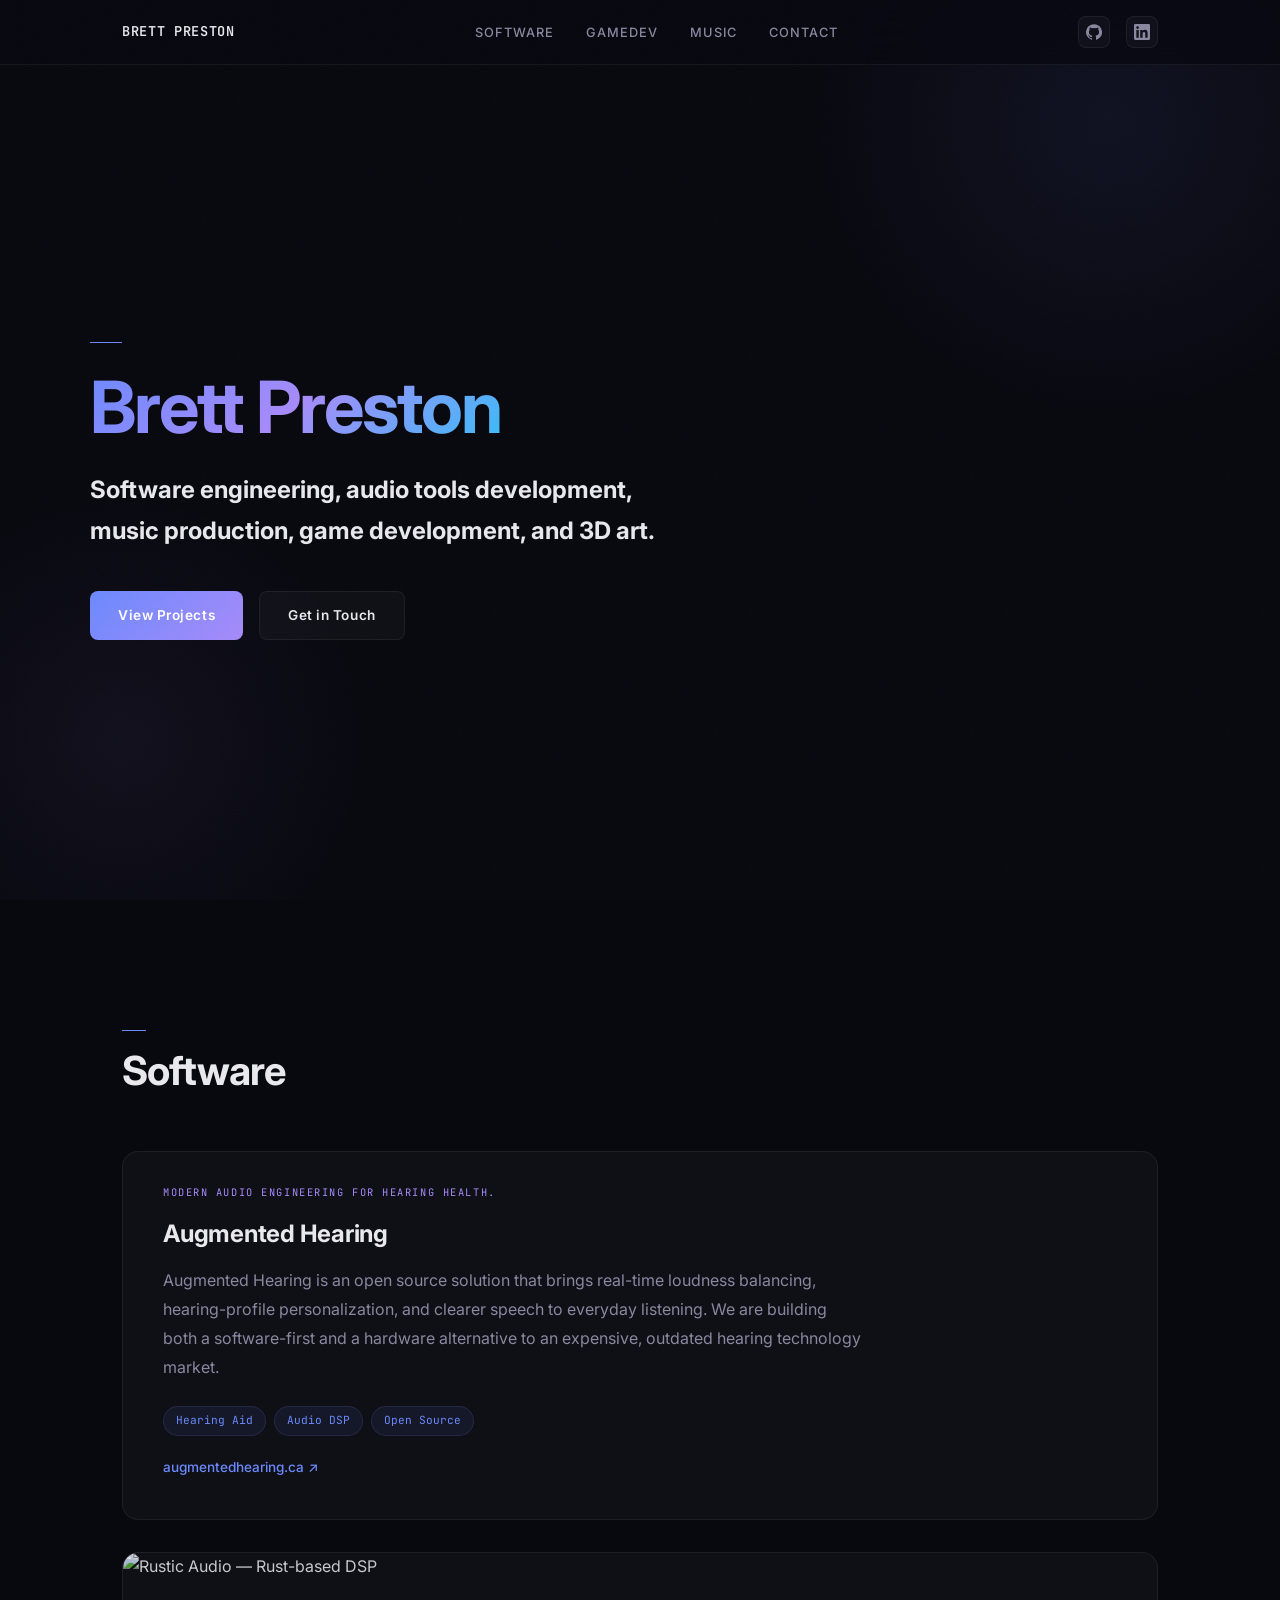
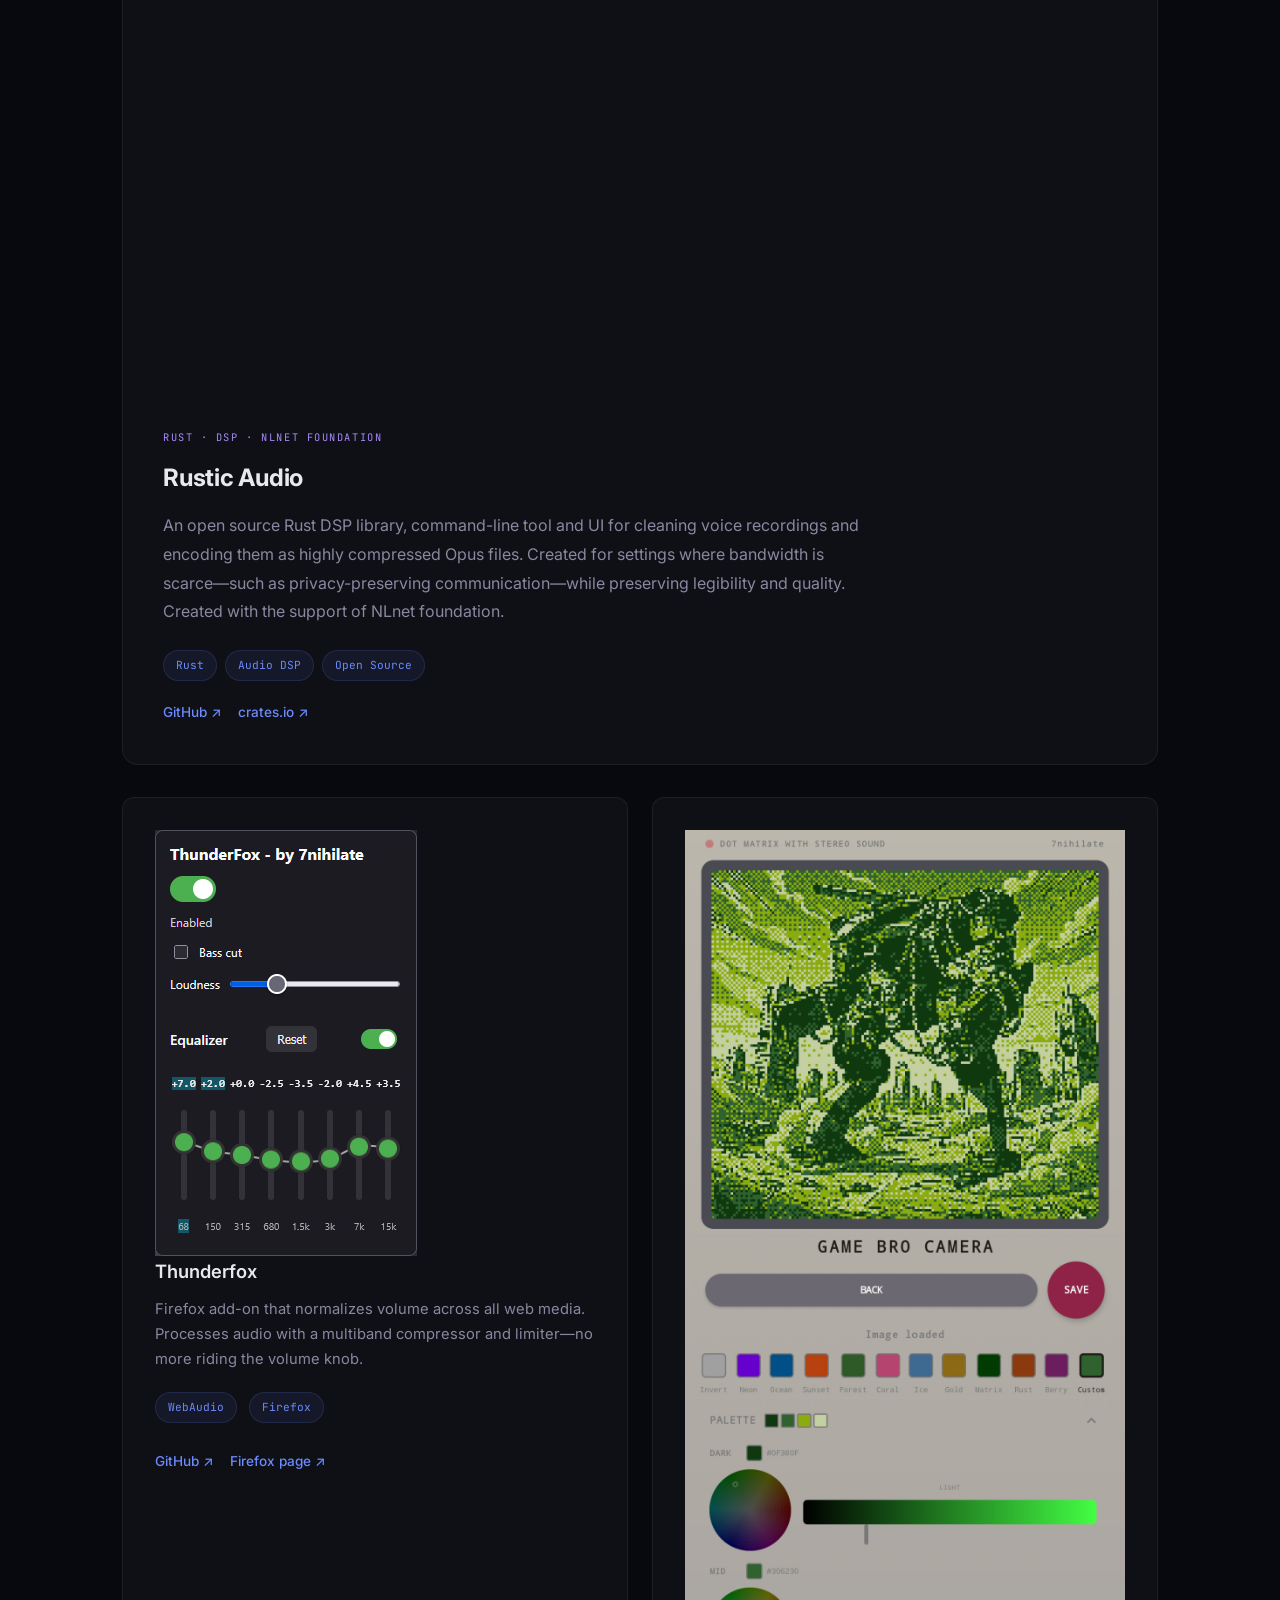
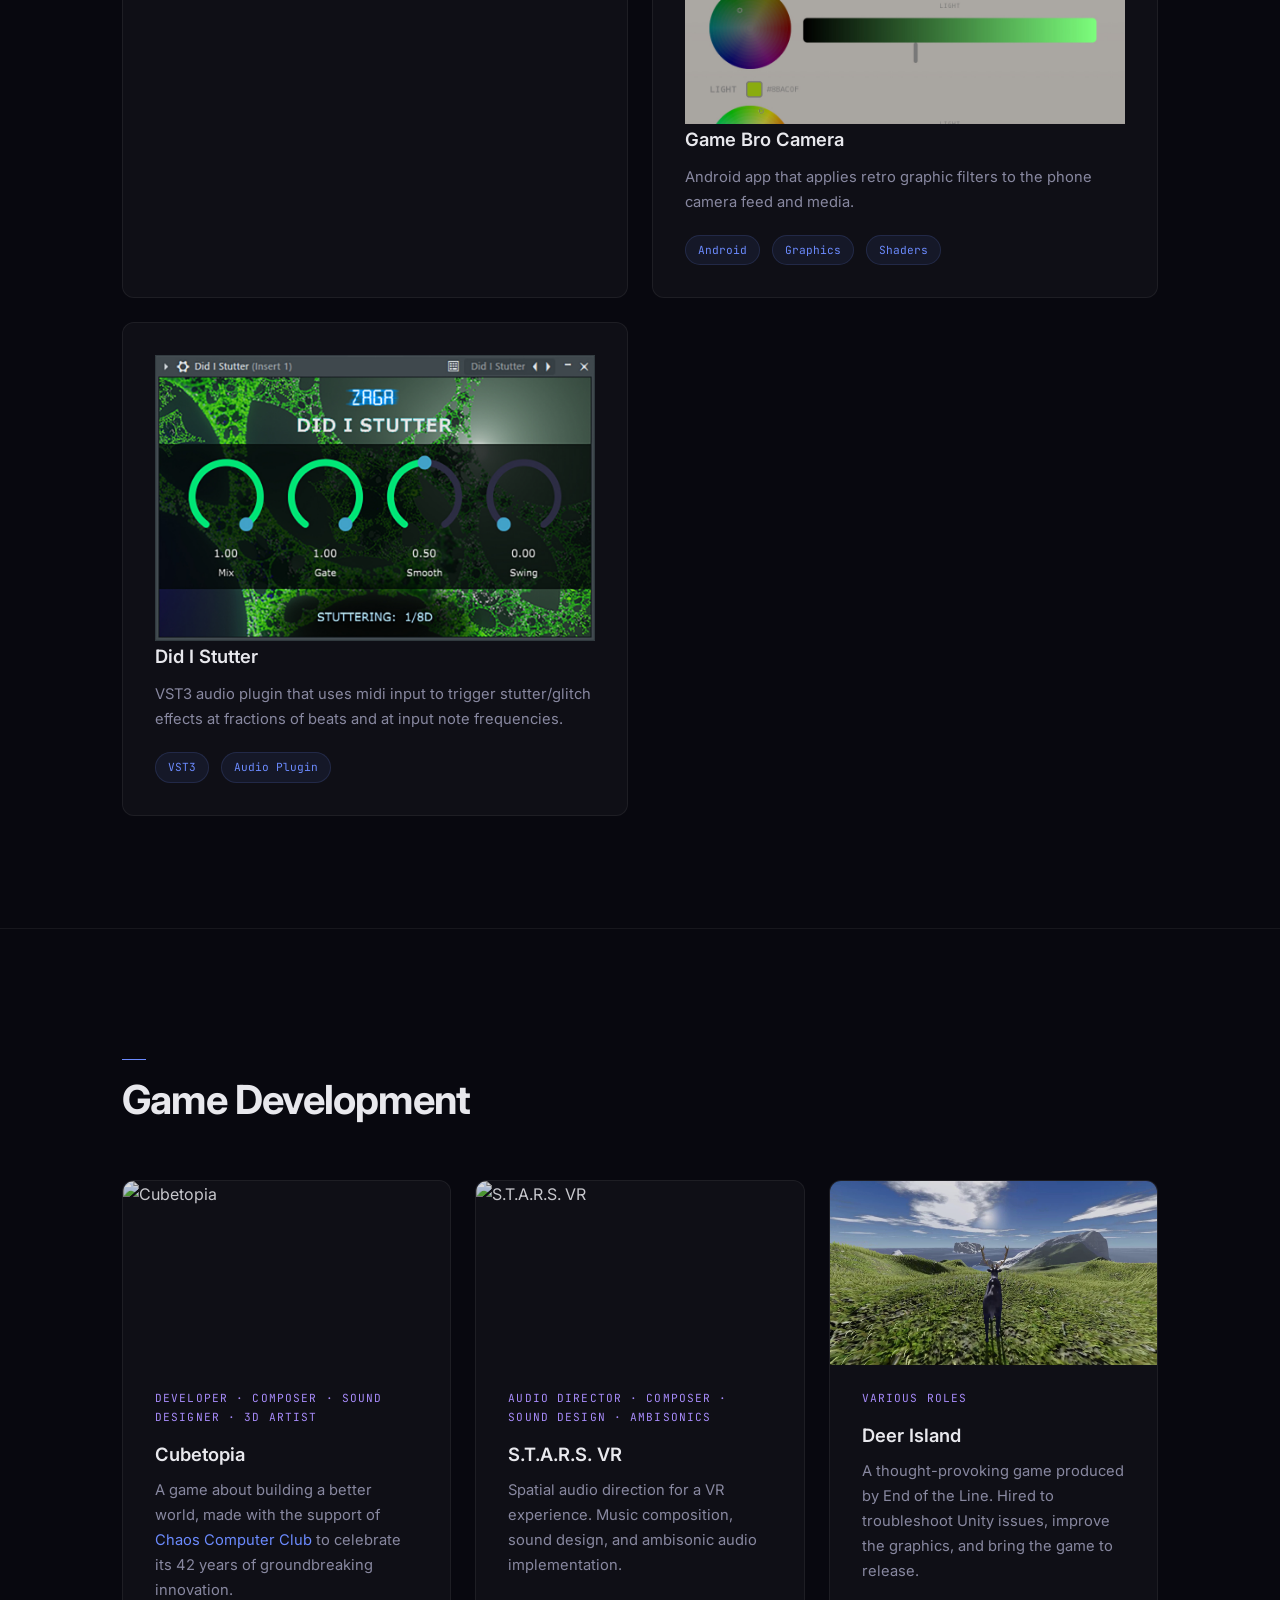
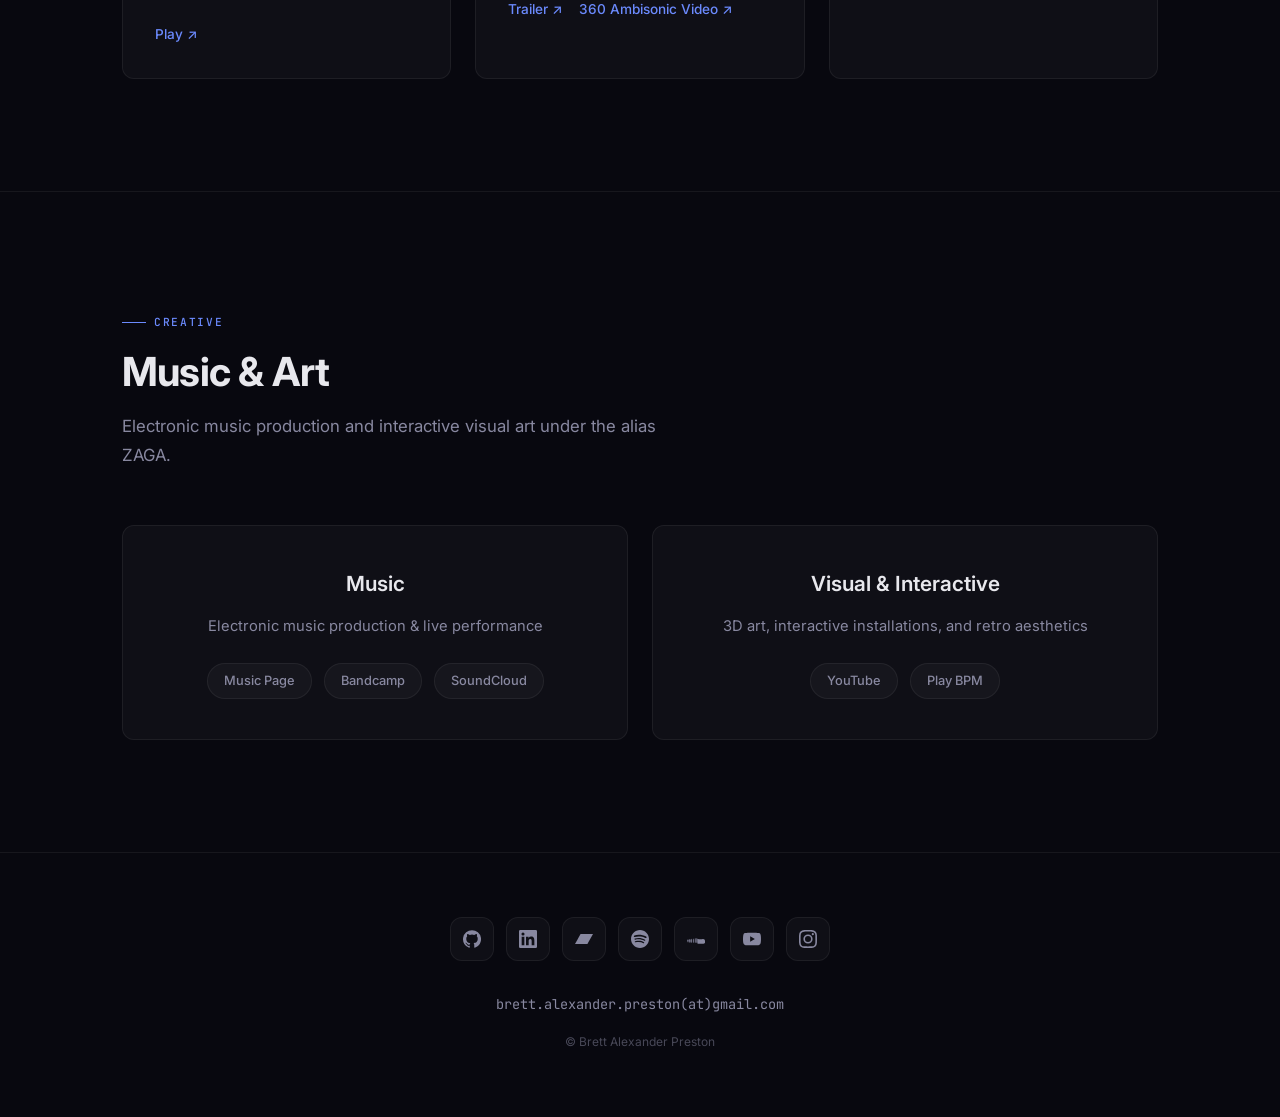
==== brettpreston.html @ 3d54e0a5 "PW personal website" ====
<!DOCTYPE html>
<html lang="en">
<head>
  <meta charset="utf-8">
  <meta name="viewport" content="width=device-width, initial-scale=1.0">
  <title>Brett Alexander Preston — Engineer &amp; Artist</title>
  <meta name="description" content="Portfolio of Brett Alexander Preston — software engineer, music producer, game developer, and 3D artist.">
  <meta name="author" content="Brett Alexander Preston">

  <!-- Fonts -->
  <link rel="preconnect" href="https://fonts.googleapis.com">
  <link rel="preconnect" href="https://fonts.gstatic.com" crossorigin>
  <link href="https://fonts.googleapis.com/css2?family=Inter:wght@400;500;600;700&family=JetBrains+Mono:wght@400;500;600&display=swap" rel="stylesheet">

  <!-- Styles -->
  <link rel="stylesheet" href="css/portfolio.css">
</head>
<body>

<!-- ===== Navigation ===== -->
<nav class="site-nav">
  <div class="container nav-inner">
    <a href="#" class="nav-logo">Brett Preston</a>

    <button class="nav-toggle" aria-label="Toggle menu" onclick="document.querySelector('.nav-links').classList.toggle('open')">
      <span></span><span></span><span></span>
    </button>

    <ul class="nav-links">
      <li><a href="#projects">Software</a></li>
      <li><a href="#gamedev">GameDev</a></li>
      <li><a href="https://zaga.music">Music</a></li>
      <li><a href="#contact">Contact</a></li>
    </ul>

    <div class="nav-social">
      <a href="https://github.com/7nihilate" aria-label="GitHub">
        <svg viewBox="0 0 24 24"><path d="M12 .3a12 12 0 00-3.8 23.38c.6.12.82-.26.82-.58v-2.02c-3.34.73-4.04-1.61-4.04-1.61a3.18 3.18 0 00-1.33-1.76c-1.09-.74.08-.73.08-.73a2.52 2.52 0 011.84 1.24 2.56 2.56 0 003.5 1 2.56 2.56 0 01.76-1.6c-2.67-.3-5.47-1.33-5.47-5.93a4.64 4.64 0 011.24-3.22 4.3 4.3 0 01.12-3.18s1-.32 3.3 1.23a11.38 11.38 0 016 0c2.28-1.55 3.28-1.23 3.28-1.23a4.3 4.3 0 01.12 3.18 4.64 4.64 0 011.23 3.22c0 4.61-2.8 5.63-5.48 5.92a2.86 2.86 0 01.82 2.22v3.29c0 .32.21.7.82.58A12 12 0 0012 .3z"/></svg>
      </a>
      <a href="https://www.linkedin.com/in/brett-alexander-preston-3b95a3121/" aria-label="LinkedIn">
        <svg viewBox="0 0 24 24"><path d="M20.45 20.45h-3.55v-5.57c0-1.33-.02-3.04-1.85-3.04-1.85 0-2.14 1.45-2.14 2.94v5.67H9.36V9h3.41v1.56h.05a3.74 3.74 0 013.37-1.85c3.6 0 4.27 2.37 4.27 5.46v6.28zM5.34 7.43a2.06 2.06 0 11-.01-4.13 2.06 2.06 0 01.01 4.13zM7.12 20.45H3.56V9h3.56v11.45zM22.22 0H1.77A1.75 1.75 0 000 1.73v20.54A1.75 1.75 0 001.77 24h20.45A1.76 1.76 0 0024 22.27V1.73A1.76 1.76 0 0022.22 0z"/></svg>
      </a>
    </div>
  </div>
</nav>

<!-- ===== Hero ===== -->
<section class="hero">
  <div class="container hero-content">
    <div class="hero-label"> </div>
    <h1>
	
      <span class="gradient-text"> Brett Preston </span> <br></h1>
	  <h2>Software engineering, audio tools development, <br>
      music production, game development, and 3D art.<br>
    </h2>
    <p class="hero-desc">
    </p>
    <div class="hero-cta">
      <a href="#projects" class="btn btn-primary">View Projects</a>
      <a href="#contact" class="btn">Get in Touch</a>
    </div>
  </div>
</section>

<!-- ===== Featured Project ===== -->
<section class="section" id="projects">
  <div class="container">
    <div class="section-header">
      <div class="section-label"> </div>
      <h2 class="section-title">Software</h2>
    </div>

    <!-- Augmented Hearing -->
    <div class="featured-project reveal">
      <div class="featured-body">
        <div class="featured-tag">Modern audio engineering for hearing health.</div>
        <h3>Augmented Hearing</h3>
        <p>
          Augmented Hearing is an open source solution that brings real-time loudness balancing, hearing-profile personalization, and clearer speech to everyday listening. We are building both a software-first and a hardware alternative to an expensive, outdated hearing technology market.
		        </p>
        <div class="tech-tags">
          <span class="tech-tag">Hearing Aid</span>
          <span class="tech-tag">Audio DSP</span>
          <span class="tech-tag">Open Source</span>
        </div>
        <div class="project-links">
          <a href="https://augmentedhearing.ca">augmentedhearing.ca &#8599;</a>
        </div>
      </div>
    </div>

    <!-- Rustic Audio -->
    <div class="featured-project reveal">
      <img src="img/slide-rustic.jpg" alt="Rustic Audio — Rust-based DSP" class="featured-img">
      <div class="featured-body">
        <div class="featured-tag">Rust &middot; DSP &middot; NLnet Foundation</div>
        <h3>Rustic Audio</h3>
        <p>
          An open source Rust DSP library, command-line tool and UI for cleaning voice recordings and encoding 
		  them as highly compressed Opus files. Created for settings where bandwidth is scarce&mdash;such as 
		  privacy-preserving communication&mdash;while preserving legibility and quality.
		  Created with the support of NLnet foundation.
        </p>
        <div class="tech-tags">
          <span class="tech-tag">Rust</span>
          <span class="tech-tag">Audio DSP</span>
          <span class="tech-tag">Open Source</span>
        </div>
        <div class="project-links">
          <a href="https://github.com/7nihilate/Rustic_Audio">GitHub &#8599;</a>
          <a href="https://crates.io/crates/rustic_audio_tool">crates.io &#8599;</a>
        </div>
      </div>
    </div>

    <!-- Smaller project cards -->
    <div class="project-grid stagger reveal">

      <div class="project-card">
        <img src="img/thunderfox.jpg" alt="Thunderfox" class="card-img">
        <h3>Thunderfox</h3>
        <p>Firefox add-on that normalizes volume across all web media. Processes audio with a multiband compressor and limiter&mdash;no more riding the volume knob.</p>
        <div class="card-footer">
          <span class="tech-tag">WebAudio</span>
          <span class="tech-tag">Firefox</span>
        </div><br>
        <div class="project-links">
          <a href="https://github.com/7nihilate/ThunderFox">GitHub &#8599;</a>
          <a href="https://addons.mozilla.org/en-US/firefox/addon/thunderfox-loudness-normalizer/">Firefox page &#8599;</a>
        </div>
		
      </div>

      <div class="project-card">
        <img src="img/gamebrocam.jpg" alt="Game Bro Camera" class="card-img">
        <h3>Game Bro Camera</h3>
        <p>Android app that applies retro graphic filters to the phone camera feed and media.</p>
        <div class="card-footer">
          <span class="tech-tag">Android</span>
          <span class="tech-tag">Graphics</span>
          <span class="tech-tag">Shaders</span>
        </div>
      </div>

      <div class="project-card">
        <img src="img/didistutter.jpg" alt="Did I Stutter" class="card-img">
        <h3>Did I Stutter</h3>
        <p>VST3 audio plugin that uses midi input to trigger stutter/glitch effects at fractions of beats and at input note frequencies.</p>
        <div class="card-footer">
          <span class="tech-tag">VST3</span>
          <span class="tech-tag">Audio Plugin</span>
        </div>
      </div>

    </div>
  </div>
</section>

<!-- ===== Game Development ===== -->
<section class="section" id="gamedev">
  <div class="container">
    <div class="section-header">
      <div class="section-label"> </div>
      <h2 class="section-title">Game Development</h2>
    </div>

    <div class="gamedev-grid stagger reveal">

      <div class="gamedev-card">
        <img src="img/slide-cubetopia.jpg" alt="Cubetopia">
        <div class="card-body">
          <div class="role">Developer &middot; Composer &middot; Sound Designer &middot; 3D Artist</div>
          <h3>Cubetopia</h3>
          <p>A game about building a better world, made with the support of <a href="https://www.ccc.de/en/home">Chaos Computer Club</a> to celebrate its 42 years of groundbreaking innovation.</p>
          <div class="project-links">
            <a href="https://cubetopia.art">Play &#8599;</a>
          </div>
        </div>
      </div>

      <div class="gamedev-card">
        <img src="img/slide-stars.jpg" alt="S.T.A.R.S. VR">
        <div class="card-body">
          <div class="role">Audio Director &middot; Composer &middot; Sound Design &middot; Ambisonics</div>
          <h3>S.T.A.R.S. VR</h3>
          <p>Spatial audio direction for a VR experience. Music composition, sound design, and ambisonic audio implementation.</p>
          <div class="project-links">
            <a href="https://stars-vr.com/#trailer">Trailer &#8599;</a>
            <a href="https://youtu.be/A3624_SofmY">360 Ambisonic Video &#8599;</a>
          </div>
        </div>
      </div>

      <div class="gamedev-card">
        <img src="img/deer.jpg" alt="Deer Island">
        <div class="card-body">
          <div class="role">Various Roles</div>
          <h3>Deer Island</h3>
          <p>A thought-provoking game produced by End of the Line. Hired to troubleshoot Unity issues, improve the graphics, and bring the game to release.</p>
        </div>
      </div>

    </div>
  </div>
</section>

<!-- ===== Music & Art ===== -->
<section class="section" id="creative">
  <div class="container">
    <div class="section-header">
      <div class="section-label">Creative</div>
      <h2 class="section-title">Music &amp; Art</h2>
      <p class="section-desc">Electronic music production and interactive visual art under the alias ZAGA.</p>
    </div>

    <div class="creative-grid stagger reveal">

      <div class="creative-card">
        <h3>Music</h3>
        <p>Electronic music production &amp; live performance</p>
        <div class="creative-links">
		  <a href="http://zaga.music">Music Page</a>
          <a href="https://zaga.bandcamp.com/">Bandcamp</a>
        <!--  <a href="https://open.spotify.com/artist/2TBJle3dsOIA3xOdnAIa3x">Spotify</a> -->
          <a href="https://soundcloud.com/zaga">SoundCloud</a>
        </div>
      </div>

      <div class="creative-card">
        <h3>Visual &amp; Interactive</h3>
        <p>3D art, interactive installations, and retro aesthetics</p>
        <div class="creative-links">
          <a href="https://www.youtube.com/channel/UCA7NrjsWQXsunhjGJrTFyqw">YouTube</a>
          <a href="https://machine-elves-workshop.itch.io/zaga-mix">Play BPM</a>
        <!--  <a href="https://www.mixcloud.com/brettpreston/">Mixcloud</a> -->
        </div>
      </div>

    </div>
  </div>
</section>

<!-- ===== Footer / Contact ===== -->
<footer class="site-footer" id="contact">
  <div class="container">
    <div class="footer-social">
      <!-- GitHub -->
      <a href="https://github.com/7nihilate" aria-label="GitHub">
        <svg viewBox="0 0 24 24"><path d="M12 .3a12 12 0 00-3.8 23.38c.6.12.82-.26.82-.58v-2.02c-3.34.73-4.04-1.61-4.04-1.61a3.18 3.18 0 00-1.33-1.76c-1.09-.74.08-.73.08-.73a2.52 2.52 0 011.84 1.24 2.56 2.56 0 003.5 1 2.56 2.56 0 01.76-1.6c-2.67-.3-5.47-1.33-5.47-5.93a4.64 4.64 0 011.24-3.22 4.3 4.3 0 01.12-3.18s1-.32 3.3 1.23a11.38 11.38 0 016 0c2.28-1.55 3.28-1.23 3.28-1.23a4.3 4.3 0 01.12 3.18 4.64 4.64 0 011.23 3.22c0 4.61-2.8 5.63-5.48 5.92a2.86 2.86 0 01.82 2.22v3.29c0 .32.21.7.82.58A12 12 0 0012 .3z"/></svg>
      </a>
      <!-- LinkedIn -->
      <a href="https://www.linkedin.com/in/brett-alexander-preston-3b95a3121/" aria-label="LinkedIn">
        <svg viewBox="0 0 24 24"><path d="M20.45 20.45h-3.55v-5.57c0-1.33-.02-3.04-1.85-3.04-1.85 0-2.14 1.45-2.14 2.94v5.67H9.36V9h3.41v1.56h.05a3.74 3.74 0 013.37-1.85c3.6 0 4.27 2.37 4.27 5.46v6.28zM5.34 7.43a2.06 2.06 0 11-.01-4.13 2.06 2.06 0 01.01 4.13zM7.12 20.45H3.56V9h3.56v11.45zM22.22 0H1.77A1.75 1.75 0 000 1.73v20.54A1.75 1.75 0 001.77 24h20.45A1.76 1.76 0 0024 22.27V1.73A1.76 1.76 0 0022.22 0z"/></svg>
      </a>
      <!-- Bandcamp -->
      <a href="https://zaga.bandcamp.com/" aria-label="Bandcamp">
        <svg viewBox="0 0 24 24"><path d="M0 18.75l7.437-13.5H24l-7.438 13.5H0z"/></svg>
      </a>
      <!-- Spotify -->
      <a href="https://open.spotify.com/artist/2TBJle3dsOIA3xOdnAIa3x" aria-label="Spotify">
        <svg viewBox="0 0 24 24"><path d="M12 0C5.4 0 0 5.4 0 12s5.4 12 12 12 12-5.4 12-12S18.66 0 12 0zm5.52 17.34c-.24.36-.66.48-1.02.24-2.82-1.74-6.36-2.1-10.56-1.14-.42.12-.78-.18-.9-.54-.12-.42.18-.78.54-.9 4.56-1.02 8.52-.6 11.64 1.32.42.18.48.66.3 1.02zm1.44-3.3c-.3.42-.84.6-1.26.3-3.24-1.98-8.16-2.58-11.94-1.38-.48.12-.99-.12-1.14-.6-.12-.48.12-.99.6-1.14 4.38-1.32 9.78-.66 13.5 1.62.36.18.54.78.24 1.2zm.12-3.36C15.24 8.4 8.82 8.16 5.16 9.3c-.6.18-1.2-.18-1.38-.72-.18-.6.18-1.2.72-1.38 4.26-1.26 11.28-1.02 15.72 1.62.54.3.72 1.02.42 1.56-.3.42-1.02.6-1.56.3z"/></svg>
      </a>
      <!-- SoundCloud -->
      <a href="https://soundcloud.com/zaga" aria-label="SoundCloud">
        <svg viewBox="0 0 24 24"><path d="M1.175 12.225c-.051 0-.094.046-.101.1l-.233 2.154.233 2.105c.007.058.05.098.101.098.05 0 .09-.04.099-.098l.255-2.105-.27-2.154c-.009-.06-.05-.1-.1-.1m-.899.828c-.06 0-.091.037-.104.094L0 14.479l.172 1.308c.013.06.045.094.104.094.057 0 .09-.037.104-.093l.2-1.31-.2-1.333c-.014-.06-.047-.094-.104-.094m1.8-.712c-.064 0-.11.048-.116.108l-.215 2.04.215 2.068c.006.064.052.108.116.108.063 0 .11-.044.116-.108l.246-2.068-.246-2.04c-.006-.064-.053-.108-.116-.108m.863-.252c-.073 0-.127.055-.133.12l-.198 2.292.198 2.265c.006.07.06.12.133.12.074 0 .127-.05.134-.12l.226-2.265-.226-2.292c-.007-.065-.06-.12-.134-.12m.86-.139c-.083 0-.142.06-.148.132l-.181 2.431.181 2.39c.006.077.065.132.148.132.082 0 .141-.055.148-.132l.207-2.39-.207-2.431c-.007-.072-.066-.132-.148-.132m.87.018c-.09 0-.156.067-.16.145l-.164 2.413.163 2.344c.005.085.07.145.16.145.091 0 .156-.06.162-.145l.186-2.344-.186-2.413c-.006-.078-.072-.145-.162-.145m.87-.128c-.1 0-.171.073-.176.157l-.148 2.541.148 2.345c.005.09.076.157.176.157.098 0 .17-.067.176-.157l.168-2.345-.168-2.541c-.006-.084-.078-.157-.176-.157m.873-.06c-.108 0-.186.08-.19.17l-.131 2.6.131 2.345c.004.097.082.17.19.17.107 0 .185-.073.19-.17l.15-2.345-.15-2.6c-.005-.09-.083-.17-.19-.17m1.744-.196c-.12 0-.204.09-.209.193l-.098 2.803.098 2.345c.005.104.09.193.21.193.117 0 .203-.09.208-.193l.112-2.345-.112-2.803c-.005-.103-.09-.193-.209-.193m.873.055c-.128 0-.218.098-.222.207l-.081 2.748.081 2.345c.004.112.094.207.222.207.127 0 .217-.095.222-.207l.093-2.345-.093-2.748c-.005-.11-.095-.207-.222-.207m1.747-.42c-.022-.008-.048-.012-.073-.012-.128 0-.236.103-.24.22l-.065 3.17.065 2.332c.004.12.112.22.24.22.126 0 .234-.1.24-.22l.074-2.332-.075-3.17c-.004-.12-.113-.218-.24-.218-.024 0-.001 0 .074-.01m.882-.123c-.138 0-.25.11-.254.232l-.048 3.293.048 2.299c.004.13.116.232.254.232.137 0 .249-.103.254-.232l.055-2.299-.055-3.293c-.005-.123-.117-.232-.254-.232m.87-.02c-.147 0-.266.118-.27.245l-.032 3.313.032 2.267c.004.135.123.245.27.245.146 0 .265-.11.27-.245l.037-2.267-.037-3.313c-.005-.127-.124-.245-.27-.245m.87-.028c-.155 0-.281.126-.285.258l-.015 3.34.015 2.237c.004.14.13.258.285.258.154 0 .28-.118.285-.258l.018-2.237-.018-3.34c-.005-.132-.13-.258-.285-.258m2.635 1.182a3.25 3.25 0 00-1.407-.32c-.16 0-.317.015-.472.04-.094.017-.138.067-.144.14v6.014c.006.076.056.14.138.154.01 0 .016.002.024.002h6.86A2.57 2.57 0 0024 14.486a2.57 2.57 0 00-2.572-2.573c-.448 0-.87.116-1.237.318"/></svg>
      </a>
      <!-- YouTube -->
      <a href="https://www.youtube.com/channel/UCA7NrjsWQXsunhjGJrTFyqw" aria-label="YouTube">
        <svg viewBox="0 0 24 24"><path d="M23.498 6.186a3.016 3.016 0 00-2.122-2.136C19.505 3.545 12 3.545 12 3.545s-7.505 0-9.377.505A3.017 3.017 0 00.502 6.186C0 8.07 0 12 0 12s0 3.93.502 5.814a3.016 3.016 0 002.122 2.136c1.871.505 9.376.505 9.376.505s7.505 0 9.377-.505a3.015 3.015 0 002.122-2.136C24 15.93 24 12 24 12s0-3.93-.502-5.814zM9.545 15.568V8.432L15.818 12l-6.273 3.568z"/></svg>
      </a>
      <!-- Instagram -->
      <a href="https://www.instagram.com/7nihilate/" aria-label="Instagram">
        <svg viewBox="0 0 24 24"><path d="M12 2.163c3.204 0 3.584.012 4.85.07 3.252.148 4.771 1.691 4.919 4.919.058 1.265.069 1.645.069 4.849 0 3.205-.012 3.584-.069 4.849-.149 3.225-1.664 4.771-4.919 4.919-1.266.058-1.644.07-4.85.07-3.204 0-3.584-.012-4.849-.07-3.26-.149-4.771-1.699-4.919-4.92-.058-1.265-.07-1.644-.07-4.849 0-3.204.013-3.583.07-4.849.149-3.227 1.664-4.771 4.919-4.919 1.266-.057 1.645-.069 4.849-.069zM12 0C8.741 0 8.333.014 7.053.072 2.695.272.273 2.69.073 7.052.014 8.333 0 8.741 0 12c0 3.259.014 3.668.072 4.948.2 4.358 2.618 6.78 6.98 6.98C8.333 23.986 8.741 24 12 24c3.259 0 3.668-.014 4.948-.072 4.354-.2 6.782-2.618 6.979-6.98.059-1.28.073-1.689.073-4.948 0-3.259-.014-3.667-.072-4.947-.196-4.354-2.617-6.78-6.979-6.98C15.668.014 15.259 0 12 0zm0 5.838a6.162 6.162 0 100 12.324 6.162 6.162 0 000-12.324zM12 16a4 4 0 110-8 4 4 0 010 8zm6.406-11.845a1.44 1.44 0 100 2.881 1.44 1.44 0 000-2.881z"/></svg>
      </a>
    </div>

    <p class="footer-email">brett.alexander.preston(at)gmail.com</p>
    <p class="footer-copy">&copy; Brett Alexander Preston</p>
  </div>
</footer>

<!-- Reveal-on-scroll -->
<script>
  const observer = new IntersectionObserver((entries) => {
    entries.forEach(e => { if (e.isIntersecting) e.target.classList.add('visible'); });
  }, { threshold: 0.12 });
  document.querySelectorAll('.reveal, .stagger').forEach(el => observer.observe(el));
</script>

</body>
</html>
---- css/portfolio.css ----
/* ============================================
   BRETT ALEXANDER PRESTON — Portfolio
   Modern dark theme with accent gradients
   ============================================ */

/* --- Reset & Base --- */
*, *::before, *::after { box-sizing: border-box; margin: 0; padding: 0; }

:root {
  --bg-primary: #08080f;
  --bg-card: rgba(255, 255, 255, 0.03);
  --bg-card-hover: rgba(255, 255, 255, 0.06);
  --text-primary: #e8e8ed;
  --text-secondary: #8888a0;
  --accent: #6b8afd;
  --accent-2: #a78bfa;
  --accent-3: #38bdf8;
  --border: rgba(255, 255, 255, 0.06);
  --border-hover: rgba(255, 255, 255, 0.12);
  --font-body: 'Inter', -apple-system, BlinkMacSystemFont, 'Segoe UI', sans-serif;
  --font-mono: 'JetBrains Mono', 'Fira Code', monospace;
  --max-w: 1100px;
  --ease: cubic-bezier(0.25, 0.46, 0.45, 0.94);
}

html {
  scroll-behavior: smooth;
  -webkit-font-smoothing: antialiased;
  -moz-osx-font-smoothing: grayscale;
}

body {
  background: var(--bg-primary);
  color: var(--text-primary);
  font-family: var(--font-body);
  font-size: 16px;
  line-height: 1.7;
  overflow-x: hidden;
}

a {
  color: var(--accent);
  text-decoration: none;
  transition: color 0.2s var(--ease);
}
a:hover, a:focus { color: var(--accent-3); }

img { max-width: 100%; height: auto; display: block; }

::selection {
  background: var(--accent);
  color: var(--bg-primary);
}

/* --- Utility --- */
.container {
  width: 100%;
  max-width: var(--max-w);
  margin: 0 auto;
  padding: 0 2rem;
}

.sr-only {
  position: absolute; width: 1px; height: 1px;
  padding: 0; margin: -1px; overflow: hidden;
  clip: rect(0,0,0,0); border: 0;
}

/* --- Navigation --- */
.site-nav {
  position: fixed;
  top: 0; left: 0; right: 0;
  z-index: 100;
  background: rgba(8, 8, 15, 0.8);
  backdrop-filter: blur(20px) saturate(1.5);
  -webkit-backdrop-filter: blur(20px) saturate(1.5);
  border-bottom: 1px solid var(--border);
  transition: background 0.3s var(--ease);
}

.nav-inner {
  display: flex;
  align-items: center;
  justify-content: space-between;
  height: 64px;
}

.nav-logo {
  font-family: var(--font-mono);
  font-size: 0.85rem;
  font-weight: 600;
  color: var(--text-primary);
  letter-spacing: 0.05em;
  text-transform: uppercase;
}

.nav-links {
  display: flex;
  align-items: center;
  gap: 2rem;
  list-style: none;
}

.nav-links a {
  font-size: 0.8rem;
  font-weight: 500;
  letter-spacing: 0.08em;
  text-transform: uppercase;
  color: var(--text-secondary);
  position: relative;
  padding-bottom: 2px;
}

.nav-links a::after {
  content: '';
  position: absolute;
  left: 0; bottom: -2px;
  width: 0; height: 1px;
  background: var(--accent);
  transition: width 0.3s var(--ease);
}
.nav-links a:hover { color: var(--text-primary); }
.nav-links a:hover::after { width: 100%; }

.nav-social {
  display: flex;
  align-items: center;
  gap: 1rem;
}

.nav-social a {
  display: flex;
  align-items: center;
  justify-content: center;
  width: 32px; height: 32px;
  border-radius: 8px;
  background: var(--bg-card);
  border: 1px solid var(--border);
  transition: all 0.2s var(--ease);
}
.nav-social a:hover {
  background: var(--bg-card-hover);
  border-color: var(--border-hover);
  transform: translateY(-1px);
}
.nav-social svg { width: 16px; height: 16px; fill: var(--text-secondary); }
.nav-social a:hover svg { fill: var(--text-primary); }

/* Mobile menu toggle */
.nav-toggle {
  display: none;
  background: none; border: none; cursor: pointer;
  padding: 8px;
}
.nav-toggle span {
  display: block; width: 20px; height: 2px;
  background: var(--text-primary);
  margin: 4px 0;
  transition: all 0.3s var(--ease);
}

/* --- Hero Section --- */
.hero {
  min-height: 100vh;
  display: flex;
  align-items: center;
  position: relative;
  padding-top: 64px;
  overflow: hidden;
}

.hero::before {
  content: '';
  position: absolute;
  top: -20%; right: -10%;
  width: 600px; height: 600px;
  background: radial-gradient(circle, rgba(107,138,253,0.08) 0%, transparent 70%);
  pointer-events: none;
}

.hero::after {
  content: '';
  position: absolute;
  bottom: -10%; left: -10%;
  width: 500px; height: 500px;
  background: radial-gradient(circle, rgba(167,139,250,0.06) 0%, transparent 70%);
  pointer-events: none;
}

.hero-content {
  position: relative;
  z-index: 1;
  padding: 6rem 0;
}

.hero-label {
  display: inline-flex;
  align-items: center;
  gap: 0.5rem;
  font-family: var(--font-mono);
  font-size: 0.75rem;
  font-weight: 500;
  color: var(--accent);
  letter-spacing: 0.12em;
  text-transform: uppercase;
  margin-bottom: 1.5rem;
  opacity: 0;
  animation: fadeUp 0.8s var(--ease) 0.2s forwards;
}

.hero-label::before {
  content: '';
  width: 2rem; height: 1px;
  background: var(--accent);
}

.hero h1 {
  font-size: clamp(2.5rem, 6vw, 4.5rem);
  font-weight: 700;
  line-height: 1.1;
  letter-spacing: -0.03em;
  margin-bottom: 1.5rem;
  opacity: 0;
  animation: fadeUp 0.8s var(--ease) 0.35s forwards;
}

.hero h1 .gradient-text {
  background: linear-gradient(135deg, var(--accent) 0%, var(--accent-2) 50%, var(--accent-3) 100%);
  -webkit-background-clip: text;
  -webkit-text-fill-color: transparent;
  background-clip: text;
}

.hero-desc {
  max-width: 560px;
  font-size: 1.15rem;
  line-height: 1.8;
  color: var(--text-secondary);
  margin-bottom: 2.5rem;
  opacity: 0;
  animation: fadeUp 0.8s var(--ease) 0.5s forwards;
}

.hero-cta {
  display: flex;
  gap: 1rem;
  flex-wrap: wrap;
  opacity: 0;
  animation: fadeUp 0.8s var(--ease) 0.65s forwards;
}

.btn {
  display: inline-flex;
  align-items: center;
  gap: 0.5rem;
  padding: 0.75rem 1.75rem;
  font-size: 0.85rem;
  font-weight: 600;
  letter-spacing: 0.04em;
  border-radius: 8px;
  border: 1px solid var(--border);
  background: var(--bg-card);
  color: var(--text-primary);
  cursor: pointer;
  transition: all 0.25s var(--ease);
}
.btn:hover {
  background: var(--bg-card-hover);
  border-color: var(--border-hover);
  color: var(--text-primary);
  transform: translateY(-2px);
}
.btn-primary {
  background: linear-gradient(135deg, var(--accent), var(--accent-2));
  border: none;
  color: #fff;
}
.btn-primary:hover {
  opacity: 0.9;
  color: #fff;
  transform: translateY(-2px);
  box-shadow: 0 8px 32px rgba(107,138,253,0.25);
}

/* --- Section --- */
.section {
  padding: 7rem 0;
  position: relative;
}

.section-header {
  margin-bottom: 3.5rem;
}

.section-label {
  display: inline-flex;
  align-items: center;
  gap: 0.5rem;
  font-family: var(--font-mono);
  font-size: 0.7rem;
  font-weight: 500;
  color: var(--accent);
  letter-spacing: 0.15em;
  text-transform: uppercase;
  margin-bottom: 1rem;
}
.section-label::before {
  content: '';
  width: 1.5rem; height: 1px;
  background: var(--accent);
}

.section-title {
  font-size: clamp(1.8rem, 4vw, 2.5rem);
  font-weight: 700;
  letter-spacing: -0.02em;
  line-height: 1.2;
}

.section-desc {
  max-width: 560px;
  color: var(--text-secondary);
  margin-top: 1rem;
  font-size: 1.05rem;
}

/* Subtle top border for sections */
.section + .section {
  border-top: 1px solid var(--border);
}

/* --- Featured Project (Full-width card) --- */
.featured-project {
  position: relative;
  border-radius: 16px;
  overflow: hidden;
  border: 1px solid var(--border);
  background: var(--bg-card);
  margin-bottom: 2rem;
  transition: border-color 0.3s var(--ease);
}
.featured-project:hover {
  border-color: var(--border-hover);
}

.featured-img {
  width: 100%;
  aspect-ratio: 21/9;
  object-fit: cover;
  display: block;
  opacity: 0.85;
  transition: opacity 0.4s var(--ease);
}
.featured-project:hover .featured-img { opacity: 1; }

.featured-body {
  padding: 2rem 2.5rem 2.5rem;
}

.featured-tag {
  font-family: var(--font-mono);
  font-size: 0.65rem;
  letter-spacing: 0.15em;
  text-transform: uppercase;
  color: var(--accent-2);
  margin-bottom: 0.75rem;
}

.featured-body h3 {
  font-size: 1.5rem;
  font-weight: 700;
  letter-spacing: -0.01em;
  margin-bottom: 0.75rem;
}

.featured-body p {
  color: var(--text-secondary);
  line-height: 1.8;
  margin-bottom: 1.5rem;
  max-width: 700px;
}

.tech-tags {
  display: flex;
  flex-wrap: wrap;
  gap: 0.5rem;
  margin-bottom: 1.25rem;
}
.tech-tag {
  font-family: var(--font-mono);
  font-size: 0.7rem;
  padding: 0.3rem 0.75rem;
  border-radius: 100px;
  background: rgba(107,138,253,0.08);
  color: var(--accent);
  border: 1px solid rgba(107,138,253,0.15);
}

.project-links {
  display: flex;
  gap: 1rem;
  align-items: center;
}

.project-links a {
  font-size: 0.85rem;
  font-weight: 500;
  display: inline-flex;
  align-items: center;
  gap: 0.35rem;
}

/* --- Project Grid --- */
.project-grid {
  display: grid;
  grid-template-columns: repeat(2, 1fr);
  gap: 1.5rem;
}

.project-card {
  border-radius: 12px;
  border: 1px solid var(--border);
  background: var(--bg-card);
  padding: 2rem;
  transition: all 0.3s var(--ease);
  position: relative;
}
.project-card:hover {
  border-color: var(--border-hover);
  background: var(--bg-card-hover);
  transform: translateY(-3px);
}

.project-card .card-icon {
  width: 40px; height: 40px;
  border-radius: 10px;
  display: flex;
  align-items: center;
  justify-content: center;
  margin-bottom: 1.25rem;
  background: rgba(107,138,253,0.08);
  border: 1px solid rgba(107,138,253,0.15);
}
.project-card .card-icon svg {
  width: 20px; height: 20px;
  stroke: var(--accent);
  fill: none;
}

.project-card h3 {
  font-size: 1.15rem;
  font-weight: 600;
  margin-bottom: 0.6rem;
}

.project-card p {
  color: var(--text-secondary);
  font-size: 0.92rem;
  line-height: 1.7;
  margin-bottom: 1.25rem;
}

.project-card .card-footer {
  display: flex;
  gap: 0.75rem;
  flex-wrap: wrap;
}

/* GameDev cards with image */
.gamedev-card {
  border-radius: 12px;
  border: 1px solid var(--border);
  background: var(--bg-card);
  overflow: hidden;
  transition: all 0.3s var(--ease);
}
.gamedev-card:hover {
  border-color: var(--border-hover);
  transform: translateY(-3px);
}

.gamedev-card img {
  width: 100%;
  aspect-ratio: 16/9;
  object-fit: cover;
  opacity: 0.85;
  transition: opacity 0.4s var(--ease);
}
.gamedev-card:hover img { opacity: 1; }

.gamedev-card .card-body {
  padding: 1.5rem 2rem 2rem;
}

.gamedev-card h3 {
  font-size: 1.15rem;
  font-weight: 600;
  margin-bottom: 0.5rem;
}

.gamedev-card .role {
  font-family: var(--font-mono);
  font-size: 0.7rem;
  letter-spacing: 0.1em;
  text-transform: uppercase;
  color: var(--accent-2);
  margin-bottom: 0.75rem;
}

.gamedev-card p {
  color: var(--text-secondary);
  font-size: 0.92rem;
  line-height: 1.7;
  margin-bottom: 1.25rem;
}

.gamedev-grid {
  display: grid;
  grid-template-columns: repeat(3, 1fr);
  gap: 1.5rem;
}

/* --- Music / Art section --- */
.creative-grid {
  display: grid;
  grid-template-columns: repeat(2, 1fr);
  gap: 1.5rem;
}

.creative-card {
  border-radius: 12px;
  border: 1px solid var(--border);
  background: var(--bg-card);
  padding: 2.5rem;
  text-align: center;
  transition: all 0.3s var(--ease);
}
.creative-card:hover {
  border-color: var(--border-hover);
  background: var(--bg-card-hover);
  transform: translateY(-3px);
}

.creative-card h3 {
  font-size: 1.3rem;
  font-weight: 600;
  margin-bottom: 0.75rem;
}

.creative-card p {
  color: var(--text-secondary);
  font-size: 0.92rem;
  margin-bottom: 1.5rem;
}

.creative-links {
  display: flex;
  justify-content: center;
  gap: 0.75rem;
  flex-wrap: wrap;
}

.creative-links a {
  display: inline-flex;
  align-items: center;
  gap: 0.4rem;
  font-size: 0.8rem;
  font-weight: 500;
  padding: 0.4rem 1rem;
  border-radius: 100px;
  border: 1px solid var(--border);
  background: var(--bg-card);
  color: var(--text-secondary);
  transition: all 0.2s var(--ease);
}
.creative-links a:hover {
  border-color: var(--accent);
  color: var(--accent);
}

/* --- Footer --- */
.site-footer {
  padding: 4rem 0;
  border-top: 1px solid var(--border);
  text-align: center;
}

.footer-social {
  display: flex;
  justify-content: center;
  gap: 0.75rem;
  flex-wrap: wrap;
  margin-bottom: 2rem;
}

.footer-social a {
  display: flex;
  align-items: center;
  justify-content: center;
  width: 44px; height: 44px;
  border-radius: 12px;
  background: var(--bg-card);
  border: 1px solid var(--border);
  transition: all 0.2s var(--ease);
}
.footer-social a:hover {
  background: var(--bg-card-hover);
  border-color: var(--border-hover);
  transform: translateY(-2px);
}
.footer-social svg {
  width: 18px; height: 18px;
  fill: var(--text-secondary);
}
.footer-social a:hover svg { fill: var(--text-primary); }

.footer-email {
  font-family: var(--font-mono);
  font-size: 0.85rem;
  color: var(--text-secondary);
  margin-bottom: 1rem;
}

.footer-copy {
  font-size: 0.75rem;
  color: rgba(136,136,160,0.5);
}

/* --- Animations --- */
@keyframes fadeUp {
  from { opacity: 0; transform: translateY(20px); }
  to   { opacity: 1; transform: translateY(0); }
}

/* Intersection observer driven */
.reveal {
  opacity: 0;
  transform: translateY(24px);
  transition: opacity 0.7s var(--ease), transform 0.7s var(--ease);
}
.reveal.visible {
  opacity: 1;
  transform: translateY(0);
}

/* Stagger children */
.stagger > * {
  opacity: 0;
  transform: translateY(16px);
  transition: opacity 0.5s var(--ease), transform 0.5s var(--ease);
}
.stagger.visible > *:nth-child(1) { transition-delay: 0.05s; }
.stagger.visible > *:nth-child(2) { transition-delay: 0.1s; }
.stagger.visible > *:nth-child(3) { transition-delay: 0.15s; }
.stagger.visible > *:nth-child(4) { transition-delay: 0.2s; }
.stagger.visible > *:nth-child(5) { transition-delay: 0.25s; }
.stagger.visible > *:nth-child(6) { transition-delay: 0.3s; }
.stagger.visible > * { opacity: 0; transform: translateY(16px); }
.stagger.visible > * {
  opacity: 1;
  transform: translateY(0);
}

/* --- Grain overlay --- */
body::after {
  content: '';
  position: fixed;
  inset: 0;
  z-index: 9999;
  pointer-events: none;
  opacity: 0.025;
  background-image: url("data:image/svg+xml,%3Csvg viewBox='0 0 256 256' xmlns='http://www.w3.org/2000/svg'%3E%3Cfilter id='n'%3E%3CfeTurbulence type='fractalNoise' baseFrequency='0.9' numOctaves='4' stitchTiles='stitch'/%3E%3C/filter%3E%3Crect width='100%25' height='100%25' filter='url(%23n)'/%3E%3C/svg%3E");
  background-repeat: repeat;
  background-size: 256px;
}

/* --- Responsive --- */
@media (max-width: 900px) {
  .project-grid,
  .creative-grid { grid-template-columns: 1fr; }
  .gamedev-grid { grid-template-columns: 1fr 1fr; }
}

@media (max-width: 700px) {
  .nav-links { display: none; }
  .nav-toggle { display: block; }
  .nav-links.open {
    display: flex;
    flex-direction: column;
    position: absolute;
    top: 64px; left: 0; right: 0;
    background: rgba(8, 8, 15, 0.97);
    backdrop-filter: blur(20px);
    -webkit-backdrop-filter: blur(20px);
    border-bottom: 1px solid var(--border);
    padding: 1.5rem 2rem;
    gap: 1.25rem;
  }
  .hero h1 { font-size: 2.2rem; }
  .hero-desc { font-size: 1rem; }
  .gamedev-grid { grid-template-columns: 1fr; }
  .section { padding: 4rem 0; }
  .featured-body { padding: 1.5rem; }
}
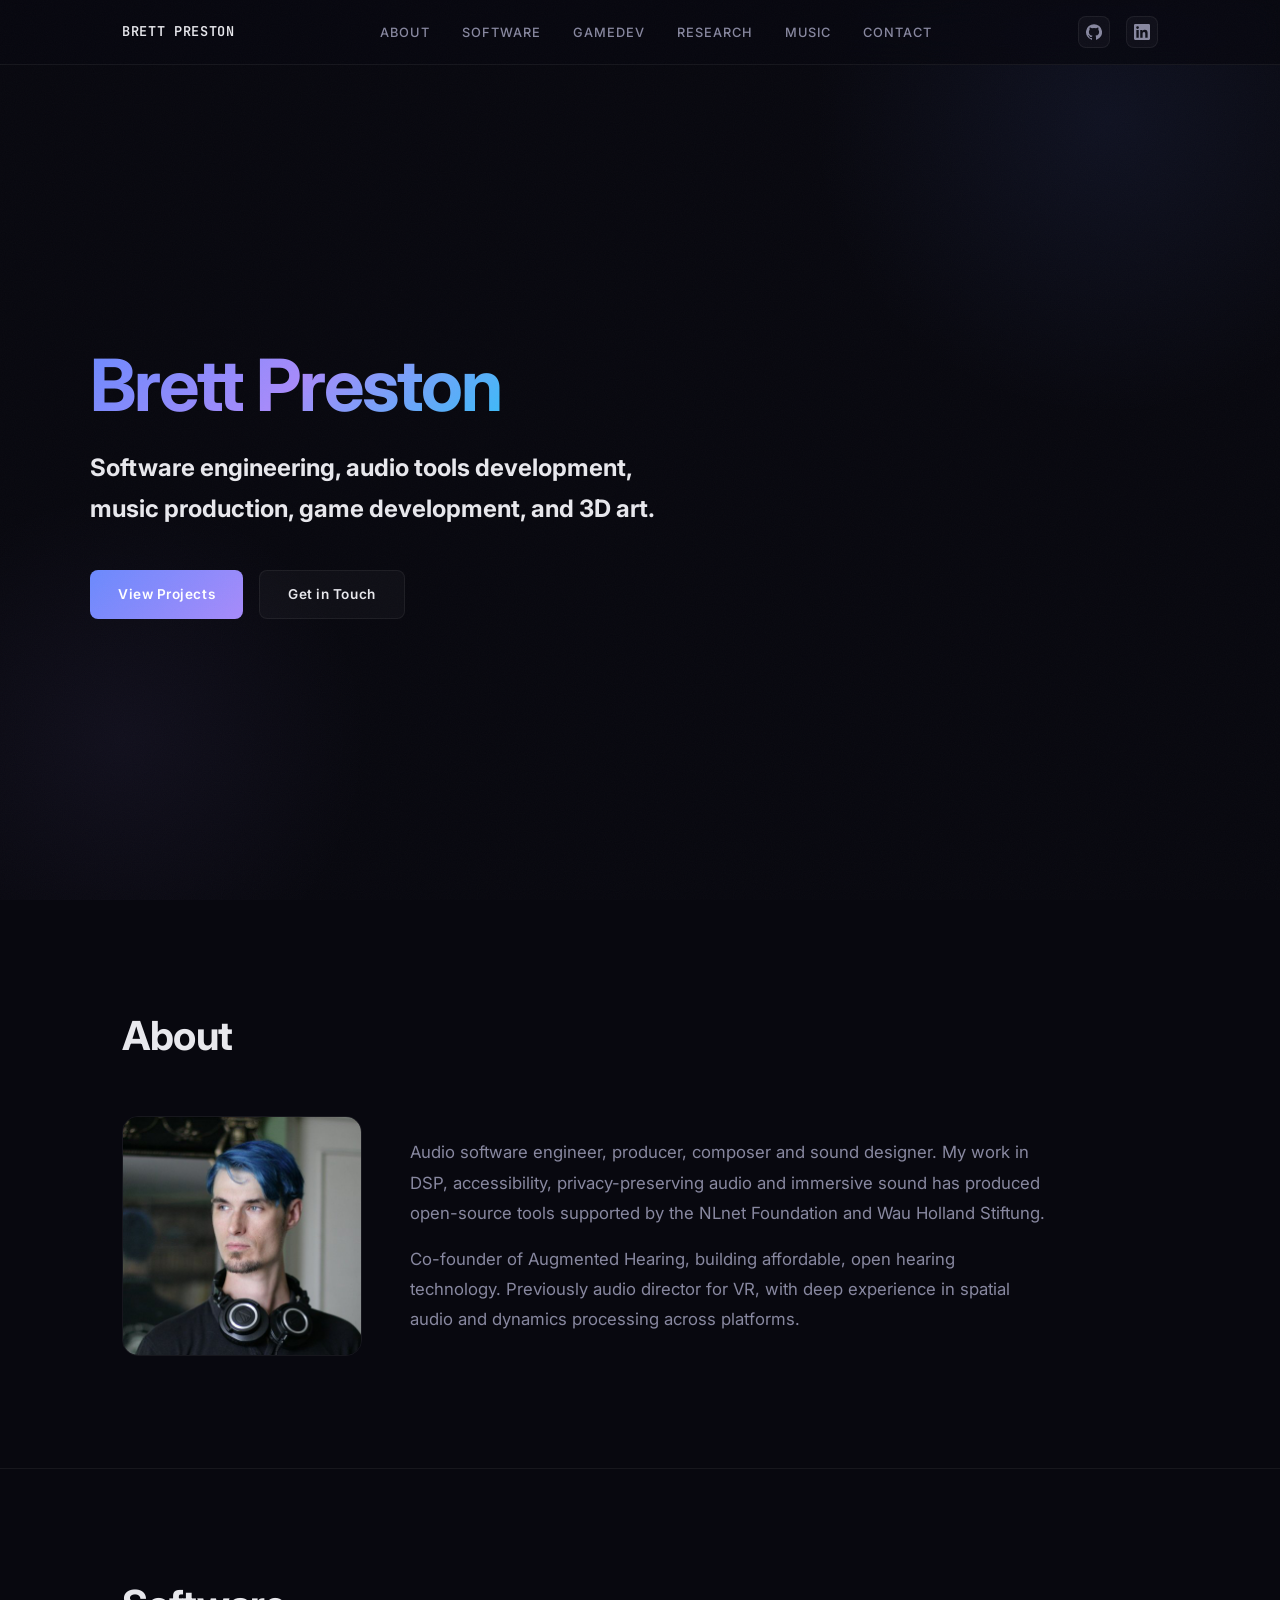
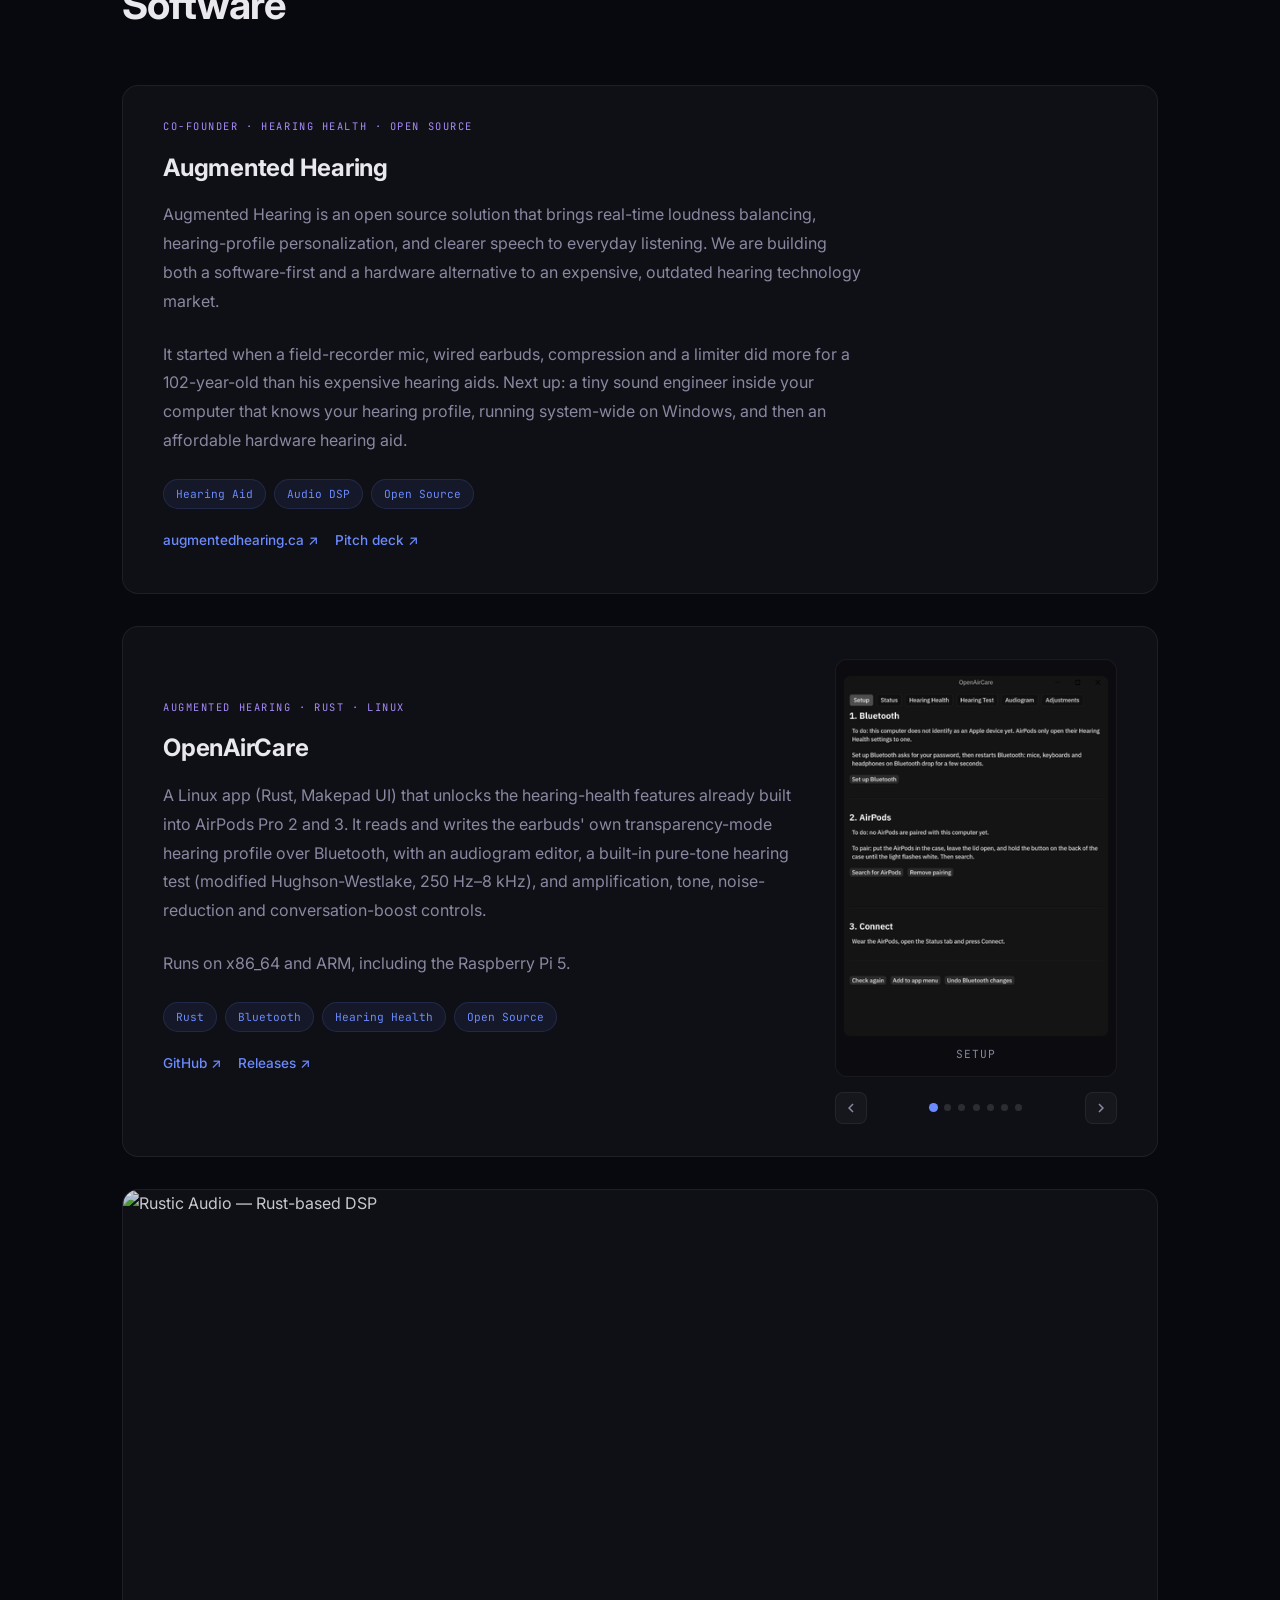
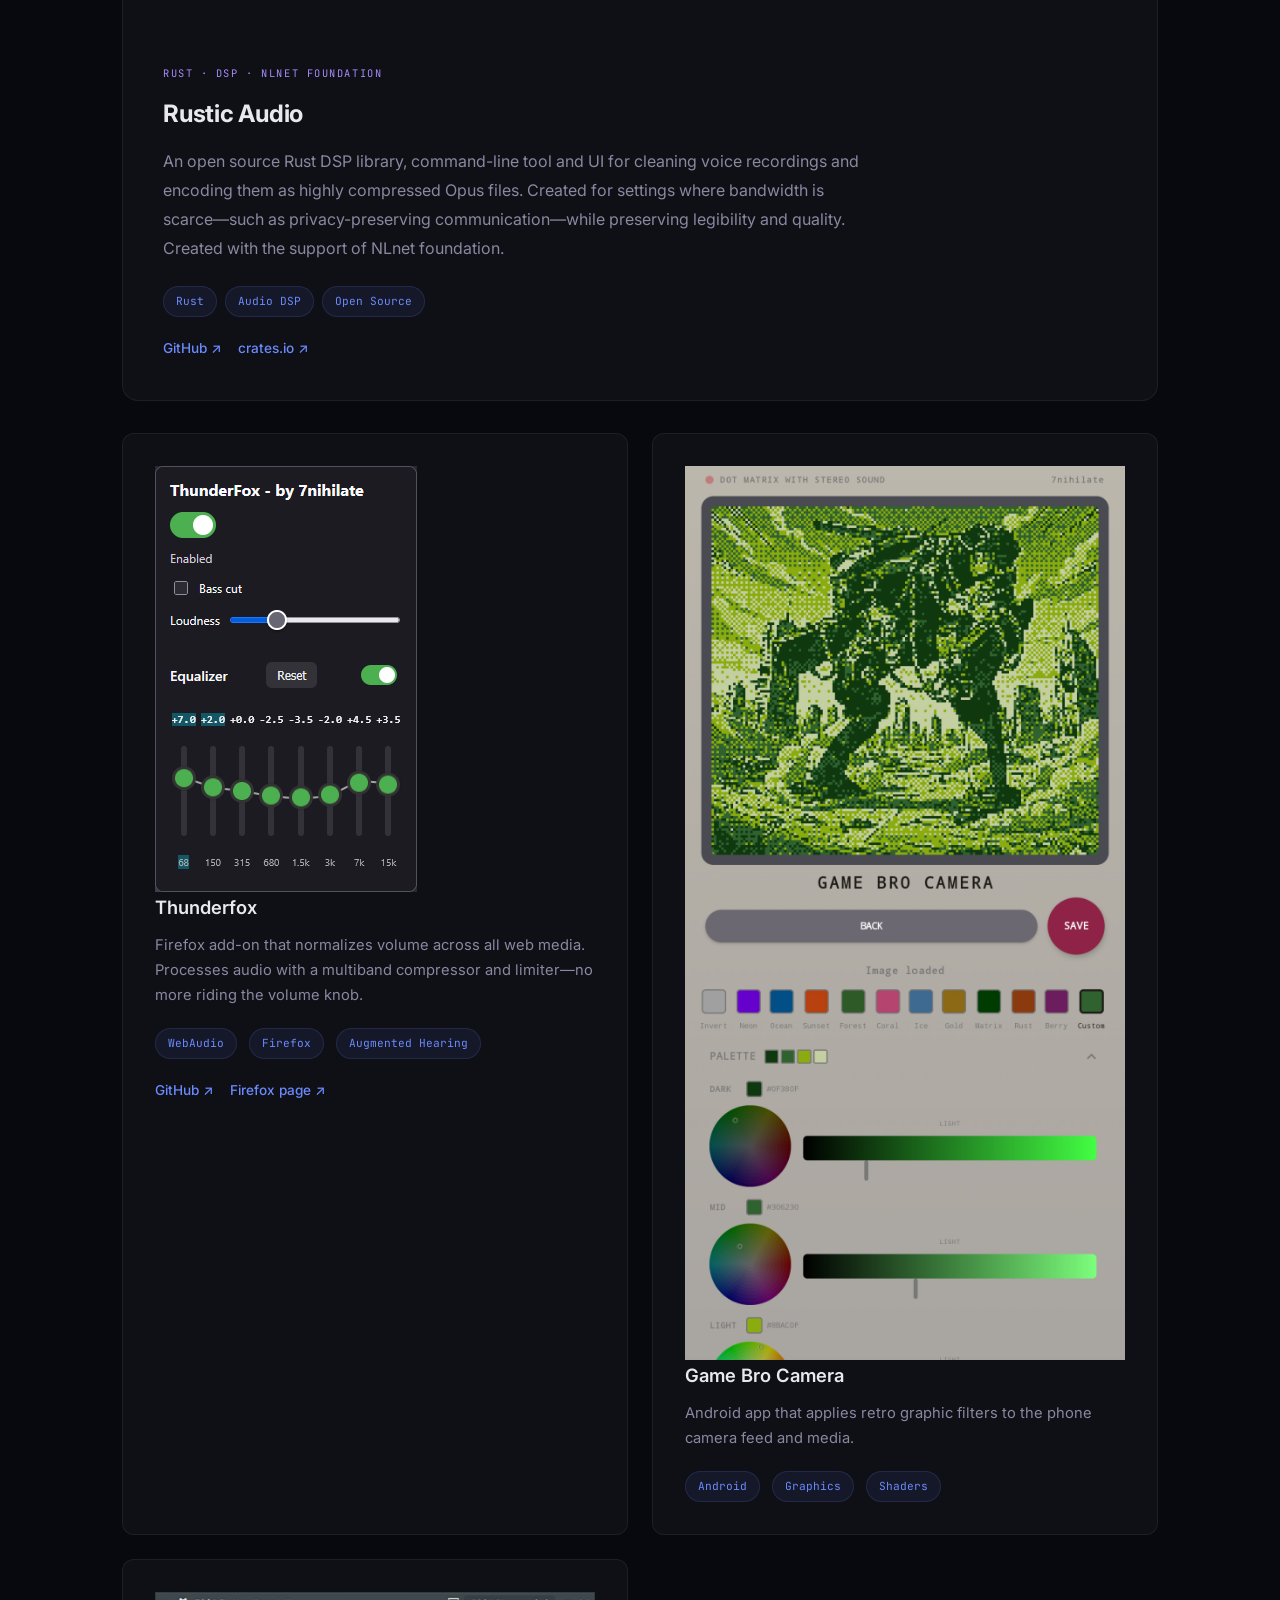
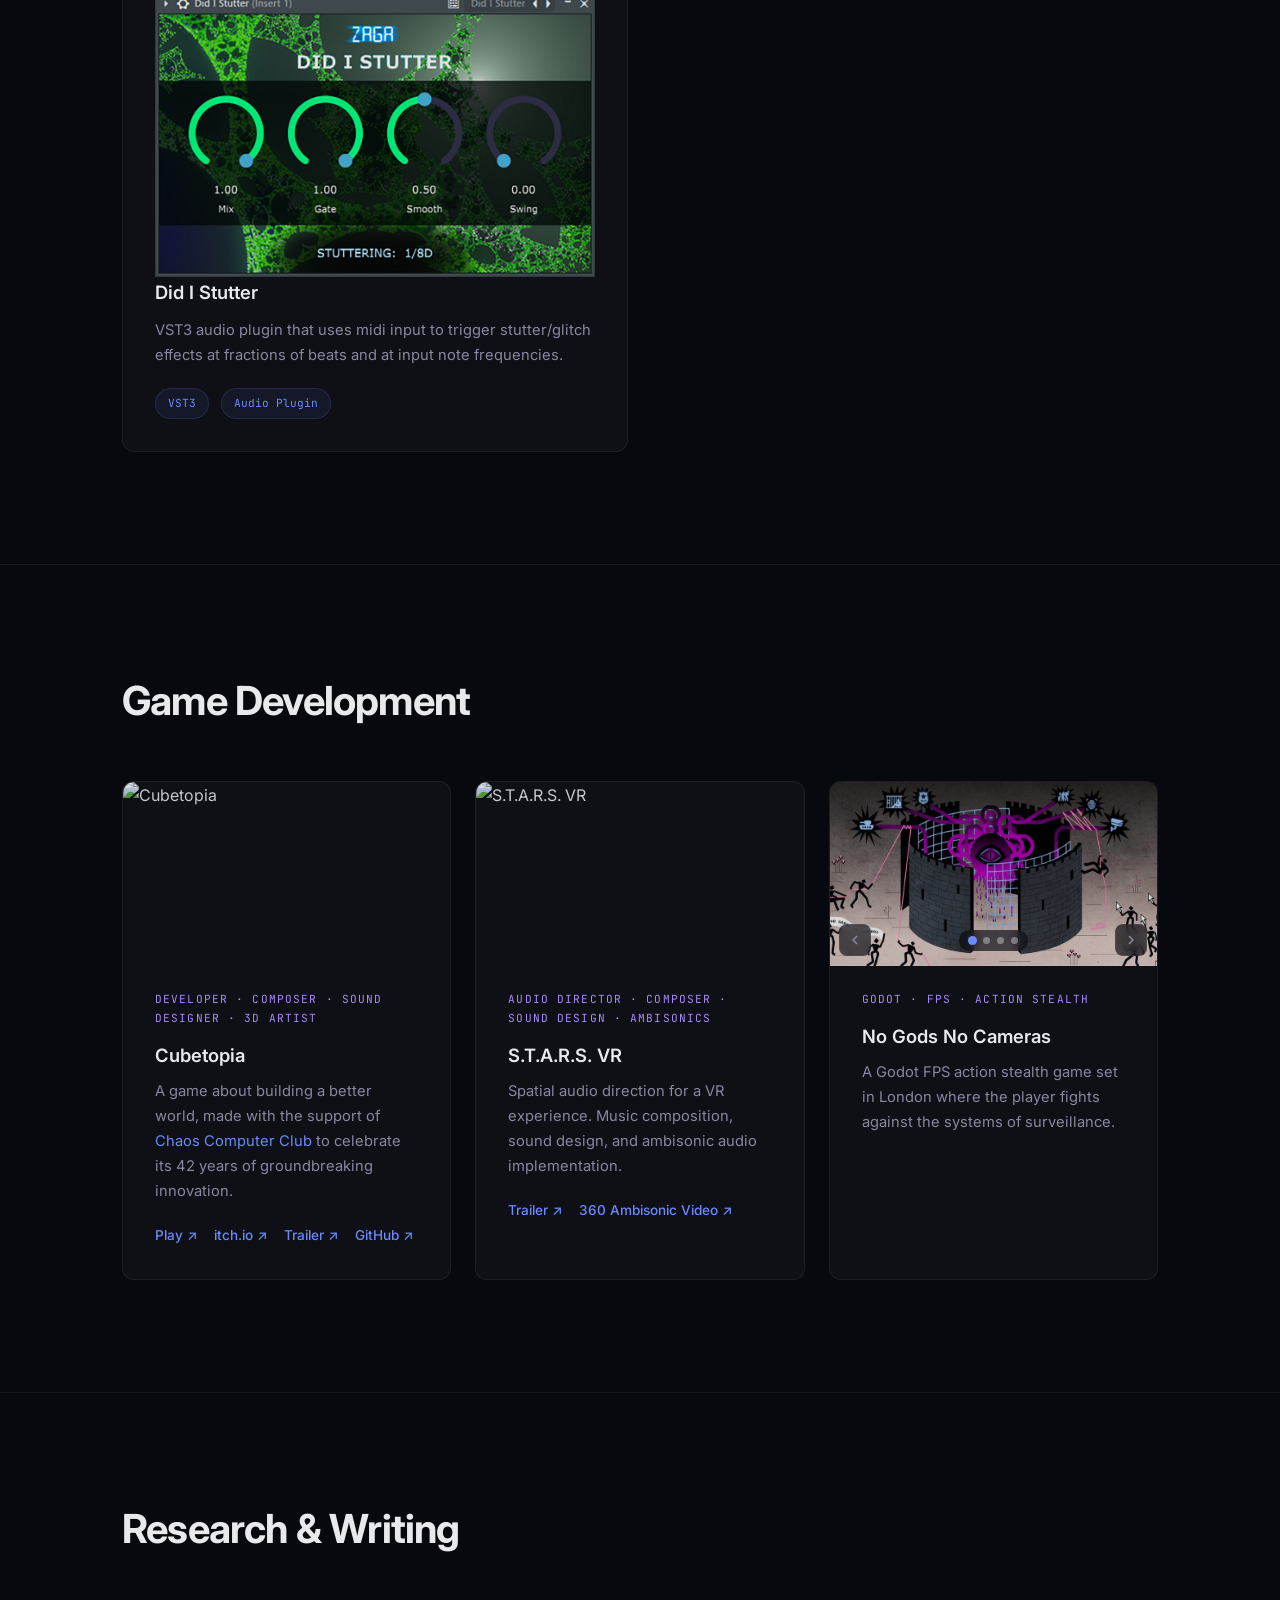
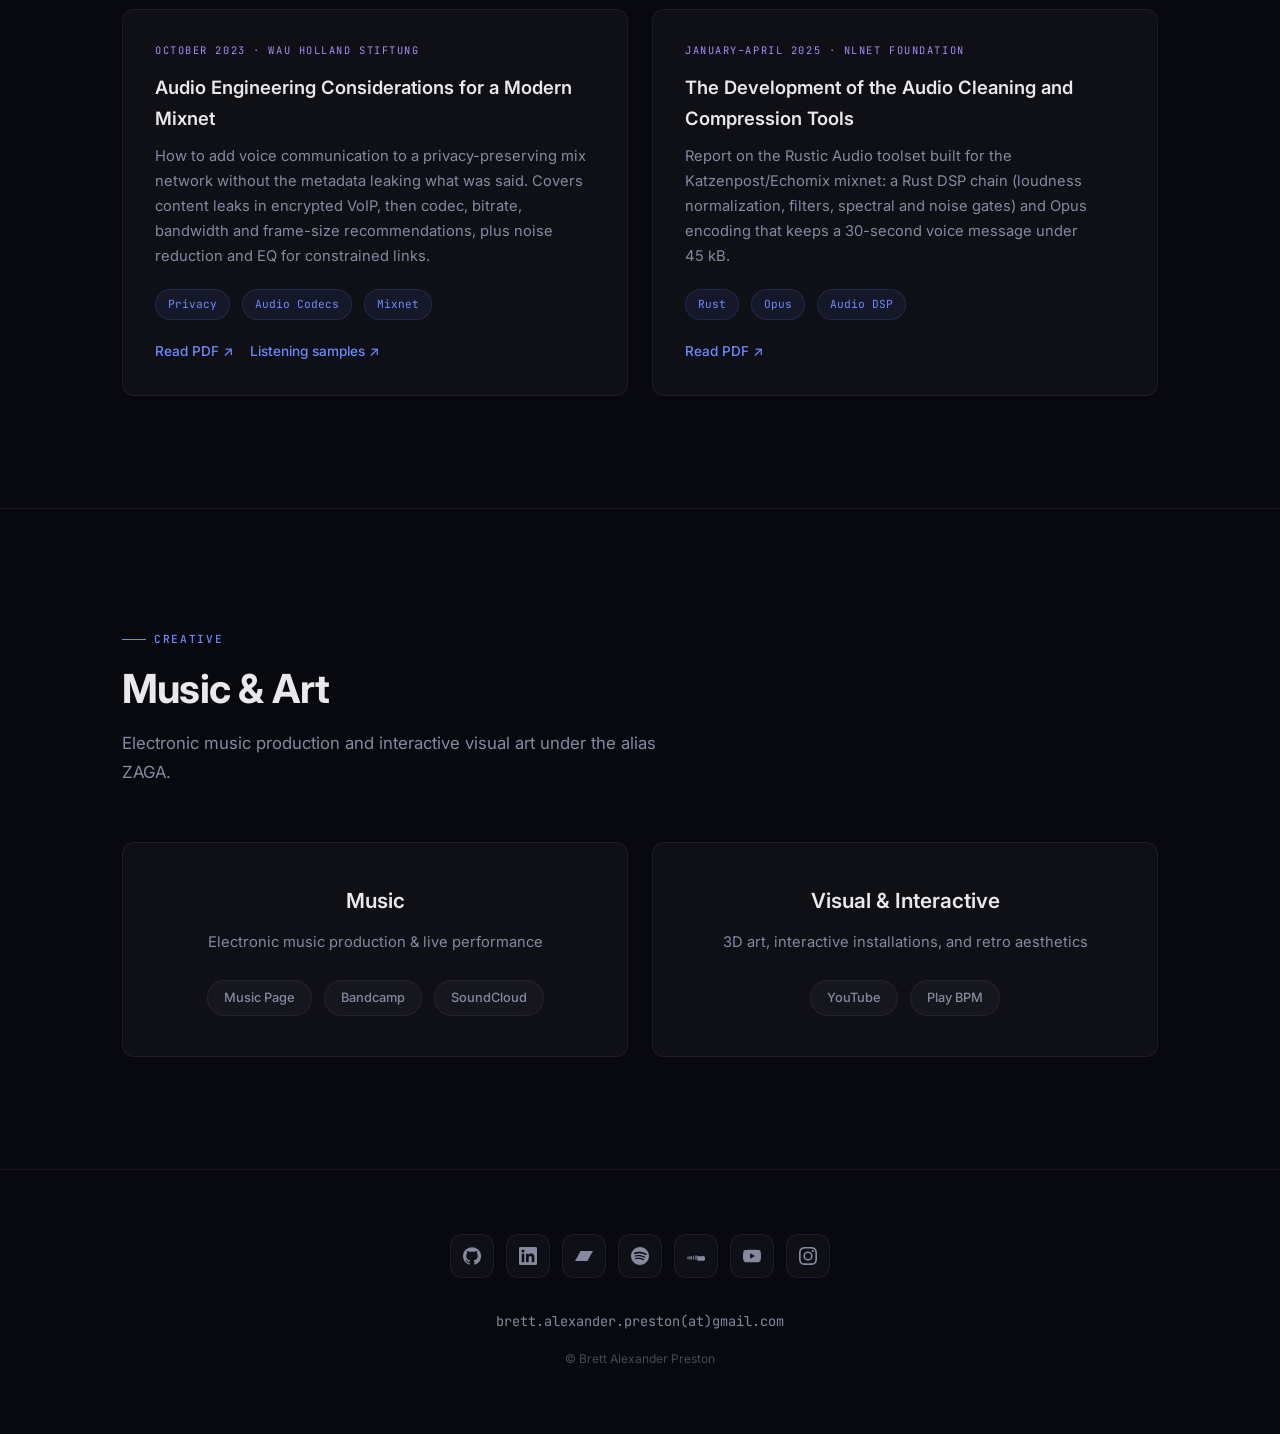
==== commit 61e21057: "update" ====
--- a/brettpreston.html
+++ b/brettpreston.html
@@ -3,8 +3,8 @@
 <head>
   <meta charset="utf-8">
   <meta name="viewport" content="width=device-width, initial-scale=1.0">
-  <title>Brett Alexander Preston — Engineer &amp; Artist</title>
-  <meta name="description" content="Portfolio of Brett Alexander Preston — software engineer, music producer, game developer, and 3D artist.">
+  <title>Brett Alexander Preston - Engineer &amp; Artist</title>
+  <meta name="description" content="Portfolio of Brett Alexander Preston - software engineer, music producer, game developer, and 3D artist.">
   <meta name="author" content="Brett Alexander Preston">
 
   <!-- Fonts -->
@@ -27,8 +27,10 @@
     </button>
 
     <ul class="nav-links">
+      <li><a href="#about">About</a></li>
       <li><a href="#projects">Software</a></li>
       <li><a href="#gamedev">GameDev</a></li>
+      <li><a href="#research">Research</a></li>
       <li><a href="https://zaga.music">Music</a></li>
       <li><a href="#contact">Contact</a></li>
     </ul>
@@ -47,15 +49,10 @@
 <!-- ===== Hero ===== -->
 <section class="hero">
   <div class="container hero-content">
-    <div class="hero-label"> </div>
-    <h1>
-	
-      <span class="gradient-text"> Brett Preston </span> <br></h1>
+    <h1><span class="gradient-text">Brett Preston</span></h1>
 	  <h2>Software engineering, audio tools development, <br>
       music production, game development, and 3D art.<br>
     </h2>
-    <p class="hero-desc">
-    </p>
     <div class="hero-cta">
       <a href="#projects" class="btn btn-primary">View Projects</a>
       <a href="#contact" class="btn">Get in Touch</a>
@@ -63,22 +60,45 @@
   </div>
 </section>
 
+<!-- ===== About ===== -->
+<section class="section" id="about">
+  <div class="container">
+    <div class="section-header">
+      <h2 class="section-title">About</h2>
+    </div>
+
+    <div class="about-grid reveal">
+      <img src="img/brett-headshot.jpg" alt="Brett Preston" class="about-photo" width="480" height="480">
+      <div class="about-bio">
+        <p>
+          Audio software engineer, producer, composer and sound designer. My work in DSP, accessibility, privacy-preserving audio and immersive sound has produced open-source tools supported by the NLnet Foundation and Wau Holland Stiftung.
+        </p>
+        <p>
+          Co-founder of Augmented Hearing, building affordable, open hearing technology. Previously audio director for VR, with deep experience in spatial audio and dynamics processing across platforms.
+        </p>
+      </div>
+    </div>
+  </div>
+</section>
+
 <!-- ===== Featured Project ===== -->
 <section class="section" id="projects">
   <div class="container">
     <div class="section-header">
-      <div class="section-label"> </div>
       <h2 class="section-title">Software</h2>
     </div>
 
     <!-- Augmented Hearing -->
     <div class="featured-project reveal">
       <div class="featured-body">
-        <div class="featured-tag">Modern audio engineering for hearing health.</div>
+        <div class="featured-tag">Co-founder &middot; Hearing Health &middot; Open Source</div>
         <h3>Augmented Hearing</h3>
         <p>
           Augmented Hearing is an open source solution that brings real-time loudness balancing, hearing-profile personalization, and clearer speech to everyday listening. We are building both a software-first and a hardware alternative to an expensive, outdated hearing technology market.
-		        </p>
+        </p>
+        <p>
+          It started when a field-recorder mic, wired earbuds, compression and a limiter did more for a 102-year-old than his expensive hearing aids. Next up: a tiny sound engineer inside your computer that knows your hearing profile, running system-wide on Windows, and then an affordable hardware hearing aid.
+        </p>
         <div class="tech-tags">
           <span class="tech-tag">Hearing Aid</span>
           <span class="tech-tag">Audio DSP</span>
@@ -86,6 +106,52 @@
         </div>
         <div class="project-links">
           <a href="https://augmentedhearing.ca">augmentedhearing.ca &#8599;</a>
+          <a href="https://augmentedhearing.ca/info/AugmentedHearingPitch.pdf">Pitch deck &#8599;</a>
+        </div>
+      </div>
+    </div>
+
+    <!-- OpenAirCare -->
+    <div class="featured-project featured-split reveal">
+      <div class="featured-body">
+        <div class="featured-tag">Augmented Hearing &middot; Rust &middot; Linux</div>
+        <h3>OpenAirCare</h3>
+        <p>
+          A Linux app (Rust, Makepad UI) that unlocks the hearing-health features already built into AirPods Pro 2 and 3. It reads and writes the earbuds' own transparency-mode hearing profile over Bluetooth, with an audiogram editor, a built-in pure-tone hearing test (modified Hughson-Westlake, 250&nbsp;Hz&ndash;8&nbsp;kHz), and amplification, tone, noise-reduction and conversation-boost controls.
+        </p>
+        <p>
+          Runs on x86_64 and ARM, including the Raspberry Pi&nbsp;5.
+        </p>
+        <div class="tech-tags">
+          <span class="tech-tag">Rust</span>
+          <span class="tech-tag">Bluetooth</span>
+          <span class="tech-tag">Hearing Health</span>
+          <span class="tech-tag">Open Source</span>
+        </div>
+        <div class="project-links">
+          <a href="https://github.com/7nihilate/OpenAirCare">GitHub &#8599;</a>
+          <a href="https://github.com/7nihilate/OpenAirCare/releases">Releases &#8599;</a>
+        </div>
+      </div>
+
+      <div class="carousel" aria-roledescription="carousel" aria-label="OpenAirCare screenshots">
+        <div class="carousel-track" tabindex="0">
+          <figure class="carousel-slide"><img src="img/openaircare/setup.png" alt="OpenAirCare Setup tab" width="300" height="410" loading="lazy"><figcaption>Setup</figcaption></figure>
+          <figure class="carousel-slide"><img src="img/openaircare/status.png" alt="OpenAirCare Status tab" width="300" height="410" loading="lazy"><figcaption>Status</figcaption></figure>
+          <figure class="carousel-slide"><img src="img/openaircare/hearing-health.png" alt="OpenAirCare Hearing Health tab" width="300" height="410" loading="lazy"><figcaption>Hearing Health</figcaption></figure>
+          <figure class="carousel-slide"><img src="img/openaircare/hearing-test.png" alt="OpenAirCare Hearing Test tab" width="300" height="410" loading="lazy"><figcaption>Hearing Test</figcaption></figure>
+          <figure class="carousel-slide"><img src="img/openaircare/hearing-test-manual.png" alt="OpenAirCare Hearing Test tab, manual mode" width="300" height="410" loading="lazy"><figcaption>Hearing Test &middot; Manual</figcaption></figure>
+          <figure class="carousel-slide"><img src="img/openaircare/audiogram.png" alt="OpenAirCare Audiogram tab" width="300" height="410" loading="lazy"><figcaption>Audiogram</figcaption></figure>
+          <figure class="carousel-slide"><img src="img/openaircare/adjustments.png" alt="OpenAirCare Adjustments tab" width="300" height="410" loading="lazy"><figcaption>Adjustments</figcaption></figure>
+        </div>
+        <div class="carousel-controls">
+          <button type="button" class="carousel-btn" data-dir="-1" aria-label="Previous screenshot">
+            <svg viewBox="0 0 24 24"><path d="M15.4 7.4L14 6l-6 6 6 6 1.4-1.4-4.6-4.6z"/></svg>
+          </button>
+          <div class="carousel-dots"></div>
+          <button type="button" class="carousel-btn" data-dir="1" aria-label="Next screenshot">
+            <svg viewBox="0 0 24 24"><path d="M8.6 16.6L10 18l6-6-6-6-1.4 1.4 4.6 4.6z"/></svg>
+          </button>
         </div>
       </div>
     </div>
@@ -124,12 +190,12 @@
         <div class="card-footer">
           <span class="tech-tag">WebAudio</span>
           <span class="tech-tag">Firefox</span>
-        </div><br>
+          <span class="tech-tag">Augmented Hearing</span>
+        </div>
         <div class="project-links">
           <a href="https://github.com/7nihilate/ThunderFox">GitHub &#8599;</a>
           <a href="https://addons.mozilla.org/en-US/firefox/addon/thunderfox-loudness-normalizer/">Firefox page &#8599;</a>
         </div>
-		
       </div>
 
       <div class="project-card">
@@ -161,7 +227,6 @@
 <section class="section" id="gamedev">
   <div class="container">
     <div class="section-header">
-      <div class="section-label"> </div>
       <h2 class="section-title">Game Development</h2>
     </div>
 
@@ -175,6 +240,9 @@
           <p>A game about building a better world, made with the support of <a href="https://www.ccc.de/en/home">Chaos Computer Club</a> to celebrate its 42 years of groundbreaking innovation.</p>
           <div class="project-links">
             <a href="https://cubetopia.art">Play &#8599;</a>
+            <a href="https://machine-elves-workshop.itch.io/cubetopia">itch.io &#8599;</a>
+            <a href="https://www.youtube.com/watch?v=tXytOYlsuRc">Trailer &#8599;</a>
+            <a href="https://github.com/7nihilate/Cubetopia">GitHub &#8599;</a>
           </div>
         </div>
       </div>
@@ -193,11 +261,69 @@
       </div>
 
       <div class="gamedev-card">
-        <img src="img/deer.jpg" alt="Deer Island">
+        <div class="carousel carousel-media" aria-roledescription="carousel" aria-label="No Gods No Cameras screenshots">
+          <div class="carousel-track" tabindex="0">
+            <figure class="carousel-slide"><img src="img/ngnc/start.jpg" alt="No Gods No Cameras key art: a surveillance eye in a walled tower, with people climbing in" width="800" height="450"></figure>
+            <figure class="carousel-slide"><img src="img/ngnc/shot3.jpg" alt="Split-screen co-op on a London street at night" width="800" height="450" loading="lazy"></figure>
+            <figure class="carousel-slide"><img src="img/ngnc/shot1.jpg" alt="Split-screen: player two arrested" width="800" height="450" loading="lazy"></figure>
+            <figure class="carousel-slide"><img src="img/ngnc/shot2.jpg" alt="Co-op character select for up to four players" width="800" height="450" loading="lazy"></figure>
+          </div>
+          <div class="carousel-controls">
+            <button type="button" class="carousel-btn" data-dir="-1" aria-label="Previous screenshot">
+              <svg viewBox="0 0 24 24"><path d="M15.4 7.4L14 6l-6 6 6 6 1.4-1.4-4.6-4.6z"/></svg>
+            </button>
+            <div class="carousel-dots"></div>
+            <button type="button" class="carousel-btn" data-dir="1" aria-label="Next screenshot">
+              <svg viewBox="0 0 24 24"><path d="M8.6 16.6L10 18l6-6-6-6-1.4 1.4 4.6 4.6z"/></svg>
+            </button>
+          </div>
+        </div>
         <div class="card-body">
-          <div class="role">Various Roles</div>
-          <h3>Deer Island</h3>
-          <p>A thought-provoking game produced by End of the Line. Hired to troubleshoot Unity issues, improve the graphics, and bring the game to release.</p>
+          <div class="role">Godot &middot; FPS &middot; Action Stealth</div>
+          <h3>No Gods No Cameras</h3>
+          <p>A Godot FPS action stealth game set in London where the player fights against the systems of surveillance.</p>
+        </div>
+      </div>
+
+    </div>
+  </div>
+</section>
+
+<!-- ===== Research / Writing ===== -->
+<section class="section" id="research">
+  <div class="container">
+    <div class="section-header">
+      <h2 class="section-title">Research &amp; Writing</h2>
+    </div>
+
+    <div class="project-grid stagger reveal">
+
+      <div class="project-card">
+        <div class="featured-tag">October 2023 &middot; Wau Holland Stiftung</div>
+        <h3>Audio Engineering Considerations for a Modern Mixnet</h3>
+        <p>How to add voice communication to a privacy-preserving mix network without the metadata leaking what was said. Covers content leaks in encrypted VoIP, then codec, bitrate, bandwidth and frame-size recommendations, plus noise reduction and EQ for constrained links.</p>
+        <div class="card-footer">
+          <span class="tech-tag">Privacy</span>
+          <span class="tech-tag">Audio Codecs</span>
+          <span class="tech-tag">Mixnet</span>
+        </div>
+        <div class="project-links">
+          <a href="Audio%20Engineering%20Considerations%20for%20a%20Modern%20Mixnet%20-%20Brett%20Preston.pdf">Read PDF &#8599;</a>
+          <a href="mixnet-samples.html">Listening samples &#8599;</a>
+        </div>
+      </div>
+
+      <div class="project-card">
+        <div class="featured-tag">January&ndash;April 2025 &middot; NLnet Foundation</div>
+        <h3>The Development of the Audio Cleaning and Compression Tools</h3>
+        <p>Report on the Rustic Audio toolset built for the Katzenpost/Echomix mixnet: a Rust DSP chain (loudness normalization, filters, spectral and noise gates) and Opus encoding that keeps a 30-second voice message under 45&nbsp;kB.</p>
+        <div class="card-footer">
+          <span class="tech-tag">Rust</span>
+          <span class="tech-tag">Opus</span>
+          <span class="tech-tag">Audio DSP</span>
+        </div>
+        <div class="project-links">
+          <a href="NLnet_report.pdf">Read PDF &#8599;</a>
         </div>
       </div>
 
@@ -288,7 +414,44 @@
   document.querySelectorAll('.reveal, .stagger').forEach(el => observer.observe(el));
 </script>
 
+<!-- Screenshot carousel -->
+<script>
+  document.querySelectorAll('.carousel').forEach(carousel => {
+    const track = carousel.querySelector('.carousel-track');
+    const slides = [...track.children];
+    const dotWrap = carousel.querySelector('.carousel-dots');
+    let current = 0;
+
+    const go = i => {
+      current = (i + slides.length) % slides.length;
+      track.scrollTo({ left: slides[current].offsetLeft, behavior: 'smooth' });
+    };
+
+    const dots = slides.map((slide, i) => {
+      const dot = document.createElement('button');
+      dot.type = 'button';
+      const caption = slide.querySelector('figcaption');
+      dot.setAttribute('aria-label', 'Show ' + (caption ? caption.textContent : 'slide ' + (i + 1)));
+      dot.addEventListener('click', () => go(i));
+      dotWrap.appendChild(dot);
+      return dot;
+    });
+
+    carousel.querySelectorAll('.carousel-btn').forEach(btn =>
+      btn.addEventListener('click', () => go(current + Number(btn.dataset.dir))));
+
+    const setActive = i => {
+      current = i;
+      dots.forEach((d, j) => d.setAttribute('aria-current', j === i ? 'true' : 'false'));
+    };
+    setActive(0);
+
+    const slideObserver = new IntersectionObserver(entries => {
+      entries.forEach(e => { if (e.isIntersecting) setActive(slides.indexOf(e.target)); });
+    }, { root: track, threshold: 0.6 });
+    slides.forEach(s => slideObserver.observe(s));
+  });
+</script>
+
 </body>
 </html>
-											  
-
--- a/css/portfolio.css
+++ b/css/portfolio.css
@@ -231,6 +231,8 @@
   background-clip: text;
 }
 
+.hero h2 { margin-bottom: 2.5rem; }
+
 .hero-desc {
   max-width: 560px;
   font-size: 1.15rem;
@@ -398,7 +400,8 @@
 
 .project-links {
   display: flex;
-  gap: 1rem;
+  flex-wrap: wrap;
+  gap: 0.5rem 1rem;
   align-items: center;
 }
 
@@ -409,6 +412,165 @@
   align-items: center;
   gap: 0.35rem;
 }
+
+/* Featured card with side media (text left, carousel right) */
+.featured-split {
+  display: grid;
+  grid-template-columns: minmax(0, 1fr) auto;
+  align-items: center;
+}
+.featured-split .featured-body { padding-right: 1rem; }
+
+/* --- Screenshot carousel --- */
+.carousel {
+  width: calc(282px + 2.5rem);
+  max-width: 100%;
+  padding: 2rem 2.5rem 2rem 0;
+}
+.carousel-track {
+  position: relative;
+  display: flex;
+  overflow-x: auto;
+  scroll-snap-type: x mandatory;
+  scrollbar-width: none;
+  border-radius: 12px;
+  border: 1px solid var(--border);
+  background: rgba(0, 0, 0, 0.25);
+}
+.carousel-track::-webkit-scrollbar { display: none; }
+.carousel-track:focus-visible { outline: 1px solid var(--accent); outline-offset: 2px; }
+
+.carousel-slide {
+  flex: 0 0 100%;
+  scroll-snap-align: center;
+  display: flex;
+  flex-direction: column;
+  align-items: center;
+  padding: 1rem 0 0.75rem;
+}
+.carousel-slide img {
+  width: auto;
+  height: auto;
+  max-width: 100%;
+  max-height: 360px;
+  border-radius: 6px;
+}
+.carousel-slide figcaption {
+  font-family: var(--font-mono);
+  font-size: 0.7rem;
+  letter-spacing: 0.08em;
+  text-transform: uppercase;
+  color: var(--text-secondary);
+  margin-top: 0.6rem;
+}
+
+.carousel-controls {
+  display: flex;
+  align-items: center;
+  justify-content: space-between;
+  gap: 0.75rem;
+  margin-top: 0.9rem;
+}
+.carousel-btn {
+  display: flex;
+  align-items: center;
+  justify-content: center;
+  width: 32px; height: 32px;
+  border-radius: 8px;
+  background: var(--bg-card);
+  border: 1px solid var(--border);
+  cursor: pointer;
+  transition: all 0.2s var(--ease);
+}
+.carousel-btn:hover {
+  background: var(--bg-card-hover);
+  border-color: var(--border-hover);
+  transform: translateY(-1px);
+}
+.carousel-btn svg { width: 18px; height: 18px; fill: var(--text-secondary); }
+.carousel-btn:hover svg { fill: var(--text-primary); }
+
+.carousel-dots {
+  display: flex;
+  gap: 0.45rem;
+}
+.carousel-dots button {
+  width: 7px; height: 7px;
+  padding: 0;
+  border-radius: 50%;
+  border: none;
+  background: var(--border-hover);
+  cursor: pointer;
+  transition: all 0.2s var(--ease);
+}
+.carousel-dots button[aria-current="true"] {
+  background: var(--accent);
+  transform: scale(1.3);
+}
+
+/* Edge-to-edge variant: replaces a card's header image, controls overlaid */
+.carousel.carousel-media {
+  position: relative;
+  width: 100%;
+  max-width: none;
+  padding: 0;
+}
+.carousel-media .carousel-track {
+  border: none;
+  border-radius: 0;
+  background: none;
+}
+.carousel-media .carousel-slide { padding: 0; }
+.carousel-media .carousel-slide img {
+  width: 100%;
+  max-height: none;
+  aspect-ratio: 16/9;
+  object-fit: cover;
+  border-radius: 0;
+}
+.carousel-media .carousel-controls {
+  position: absolute;
+  left: 0; right: 0; bottom: 0;
+  margin: 0;
+  padding: 0.6rem;
+  pointer-events: none;
+}
+.carousel-media .carousel-controls > * { pointer-events: auto; }
+.carousel-media .carousel-btn,
+.carousel-media .carousel-dots {
+  background: rgba(8, 8, 15, 0.65);
+  backdrop-filter: blur(6px);
+  -webkit-backdrop-filter: blur(6px);
+}
+.carousel-media .carousel-btn:hover { background: rgba(8, 8, 15, 0.85); }
+.carousel-media .carousel-dots {
+  padding: 0.45rem 0.6rem;
+  border-radius: 100px;
+}
+.carousel-media .carousel-dots button { background: rgba(255, 255, 255, 0.35); }
+.carousel-media .carousel-dots button[aria-current="true"] { background: var(--accent); }
+
+/* --- About --- */
+.about-grid {
+  display: grid;
+  grid-template-columns: 240px 1fr;
+  gap: 3rem;
+  align-items: center;
+}
+.about-photo {
+  width: 100%;
+  aspect-ratio: 1;
+  object-fit: cover;
+  border-radius: 16px;
+  border: 1px solid var(--border);
+}
+.about-bio p {
+  max-width: 640px;
+  color: var(--text-secondary);
+  font-size: 1.05rem;
+  line-height: 1.8;
+}
+.about-bio p + p { margin-top: 1rem; }
 
 /* --- Project Grid --- */
 .project-grid {
@@ -465,6 +627,7 @@
   gap: 0.75rem;
   flex-wrap: wrap;
 }
+.project-card .card-footer + .project-links { margin-top: 1.25rem; }
 
 /* GameDev cards with image */
 .gamedev-card {
@@ -681,7 +844,14 @@
   .gamedev-grid { grid-template-columns: 1fr 1fr; }
 }
 
-@media (max-width: 700px) {
+@media (max-width: 800px) {
+  .featured-split { grid-template-columns: minmax(0, 1fr); }
+  .featured-split .featured-body { padding-right: 2.5rem; padding-bottom: 0; }
+  .featured-split .carousel { padding: 0 2.5rem 2.5rem; margin: 0 auto; width: calc(300px + 5rem); }
+}
+
+/* Six nav links no longer fit beside the logo and icons */
+@media (max-width: 860px) {
   .nav-links { display: none; }
   .nav-toggle { display: block; }
   .nav-links.open {
@@ -696,9 +866,16 @@
     padding: 1.5rem 2rem;
     gap: 1.25rem;
   }
+}
+
+@media (max-width: 700px) {
   .hero h1 { font-size: 2.2rem; }
   .hero-desc { font-size: 1rem; }
   .gamedev-grid { grid-template-columns: 1fr; }
   .section { padding: 4rem 0; }
   .featured-body { padding: 1.5rem; }
-}
+  .featured-split .featured-body { padding: 1.5rem 1.5rem 0; }
+  .featured-split .carousel { padding: 0 1.5rem 1.5rem; width: 100%; }
+  .about-grid { grid-template-columns: 1fr; gap: 2rem; }
+  .about-photo { max-width: 200px; }
+}
